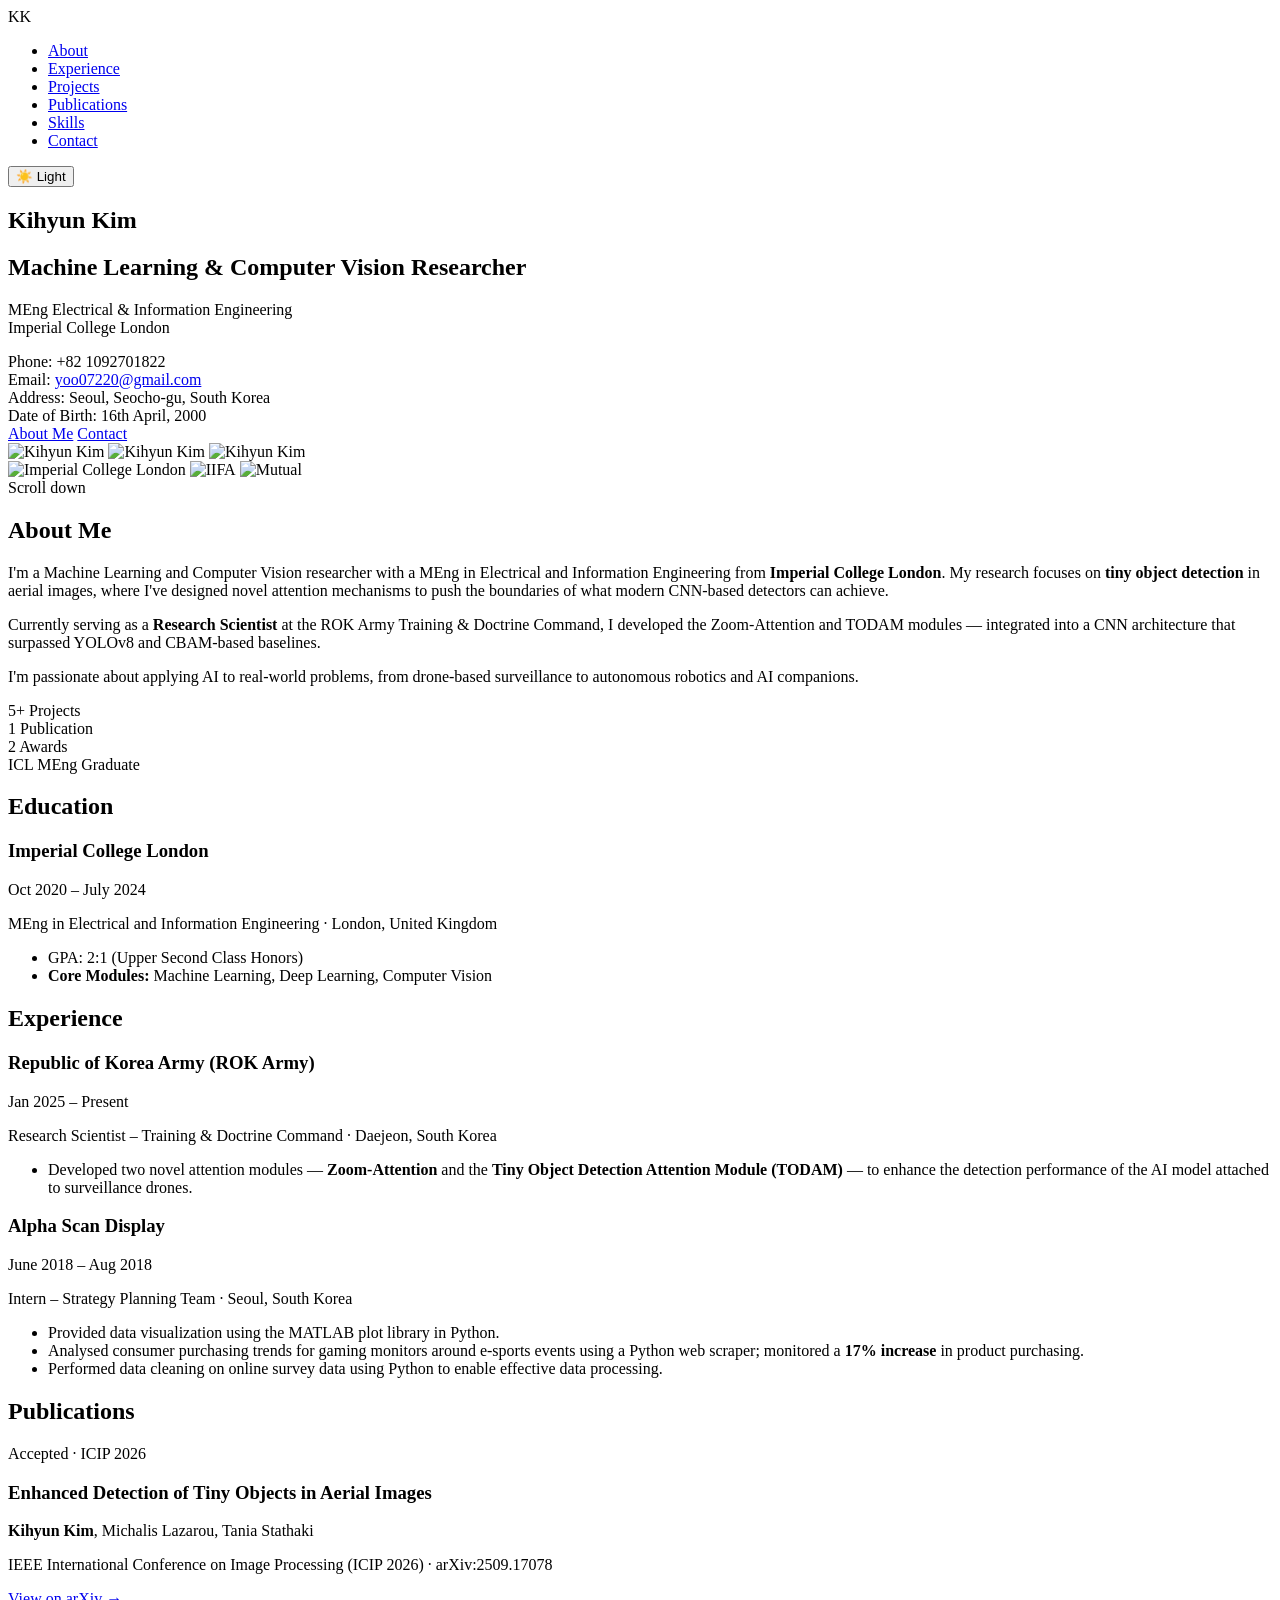
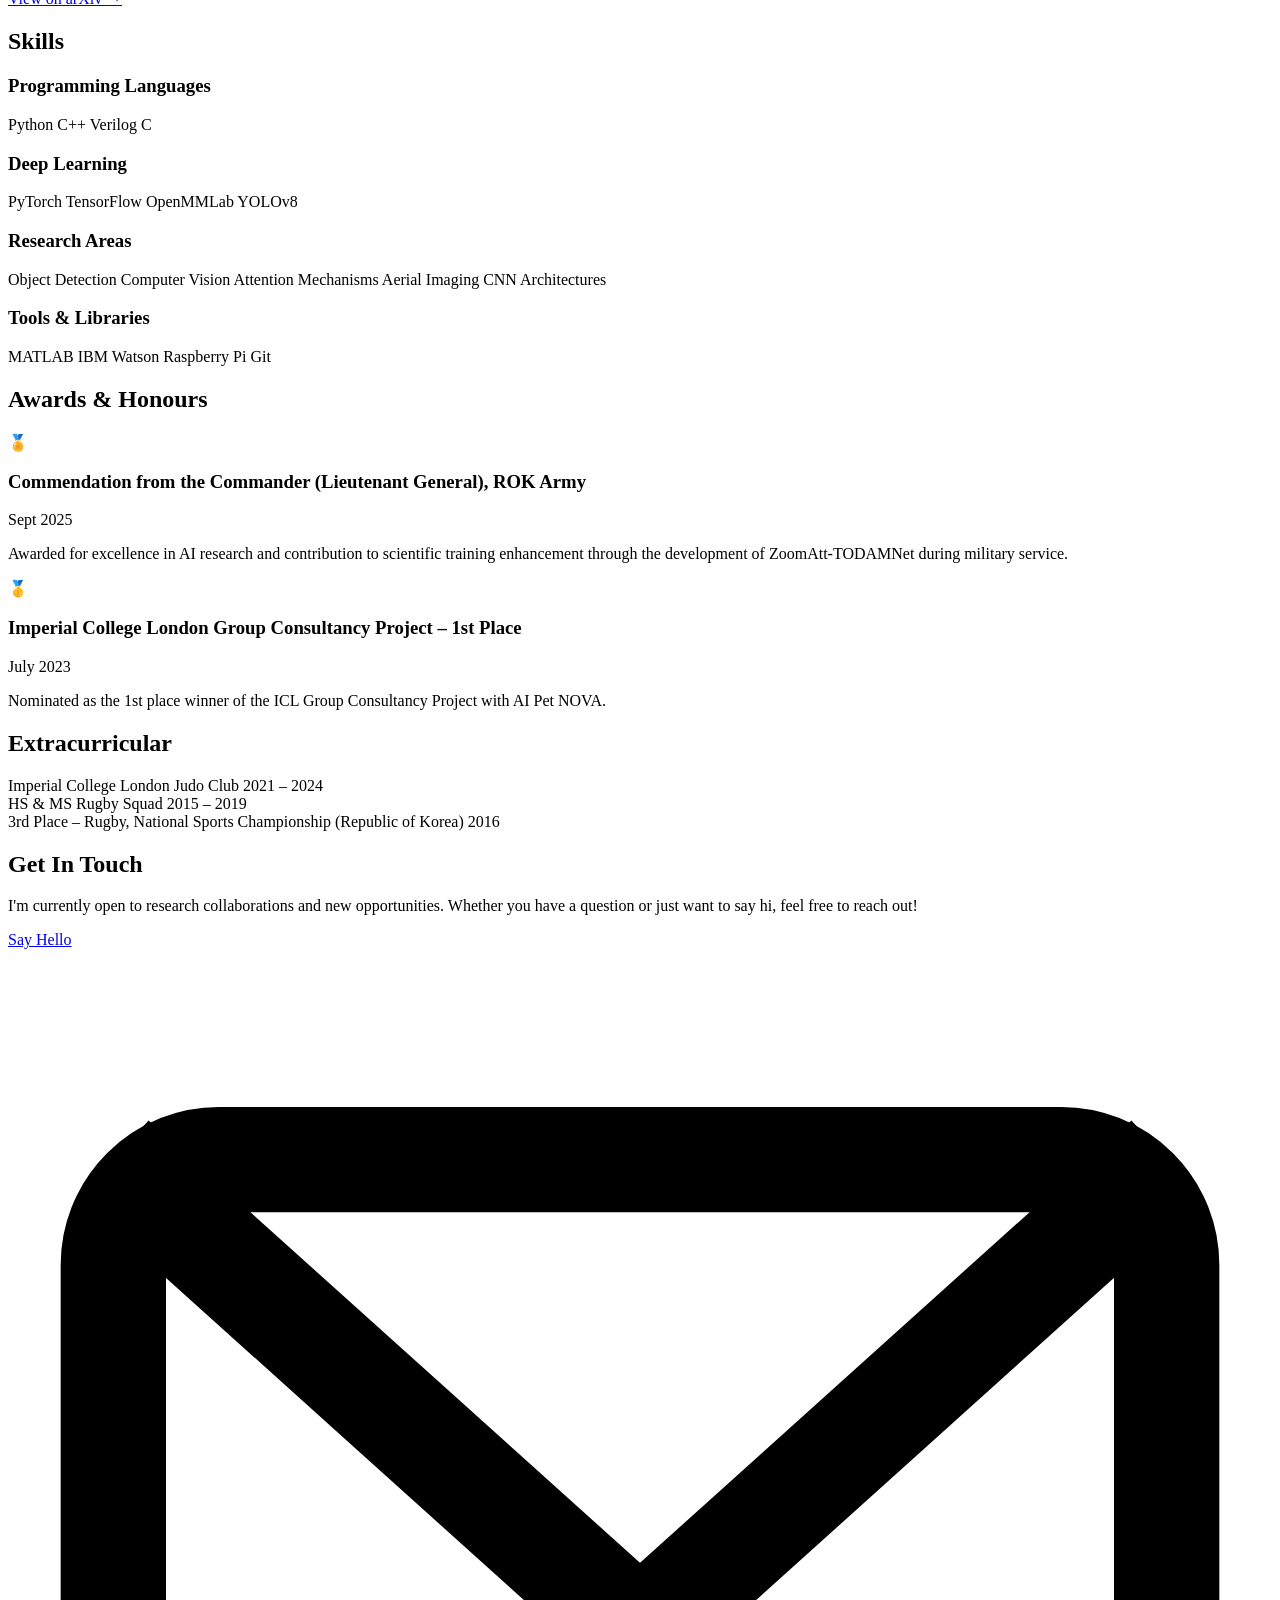
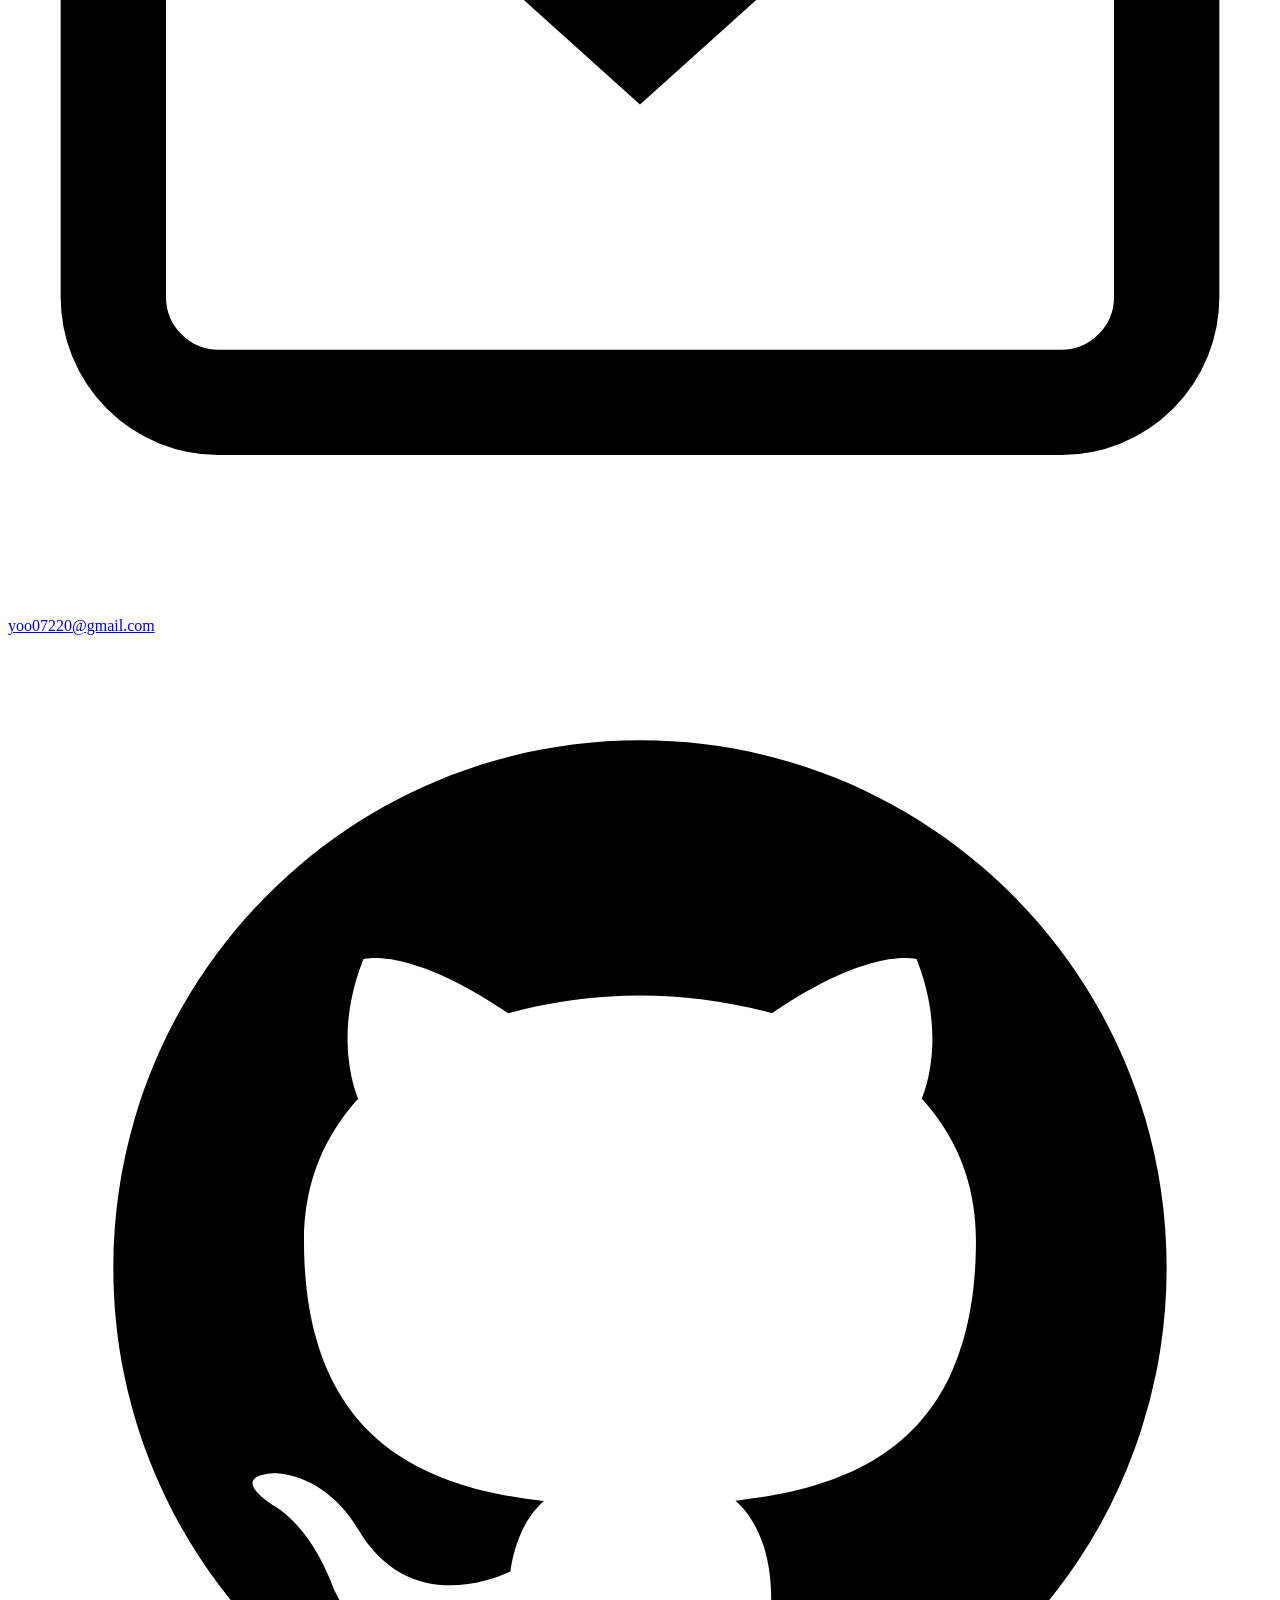
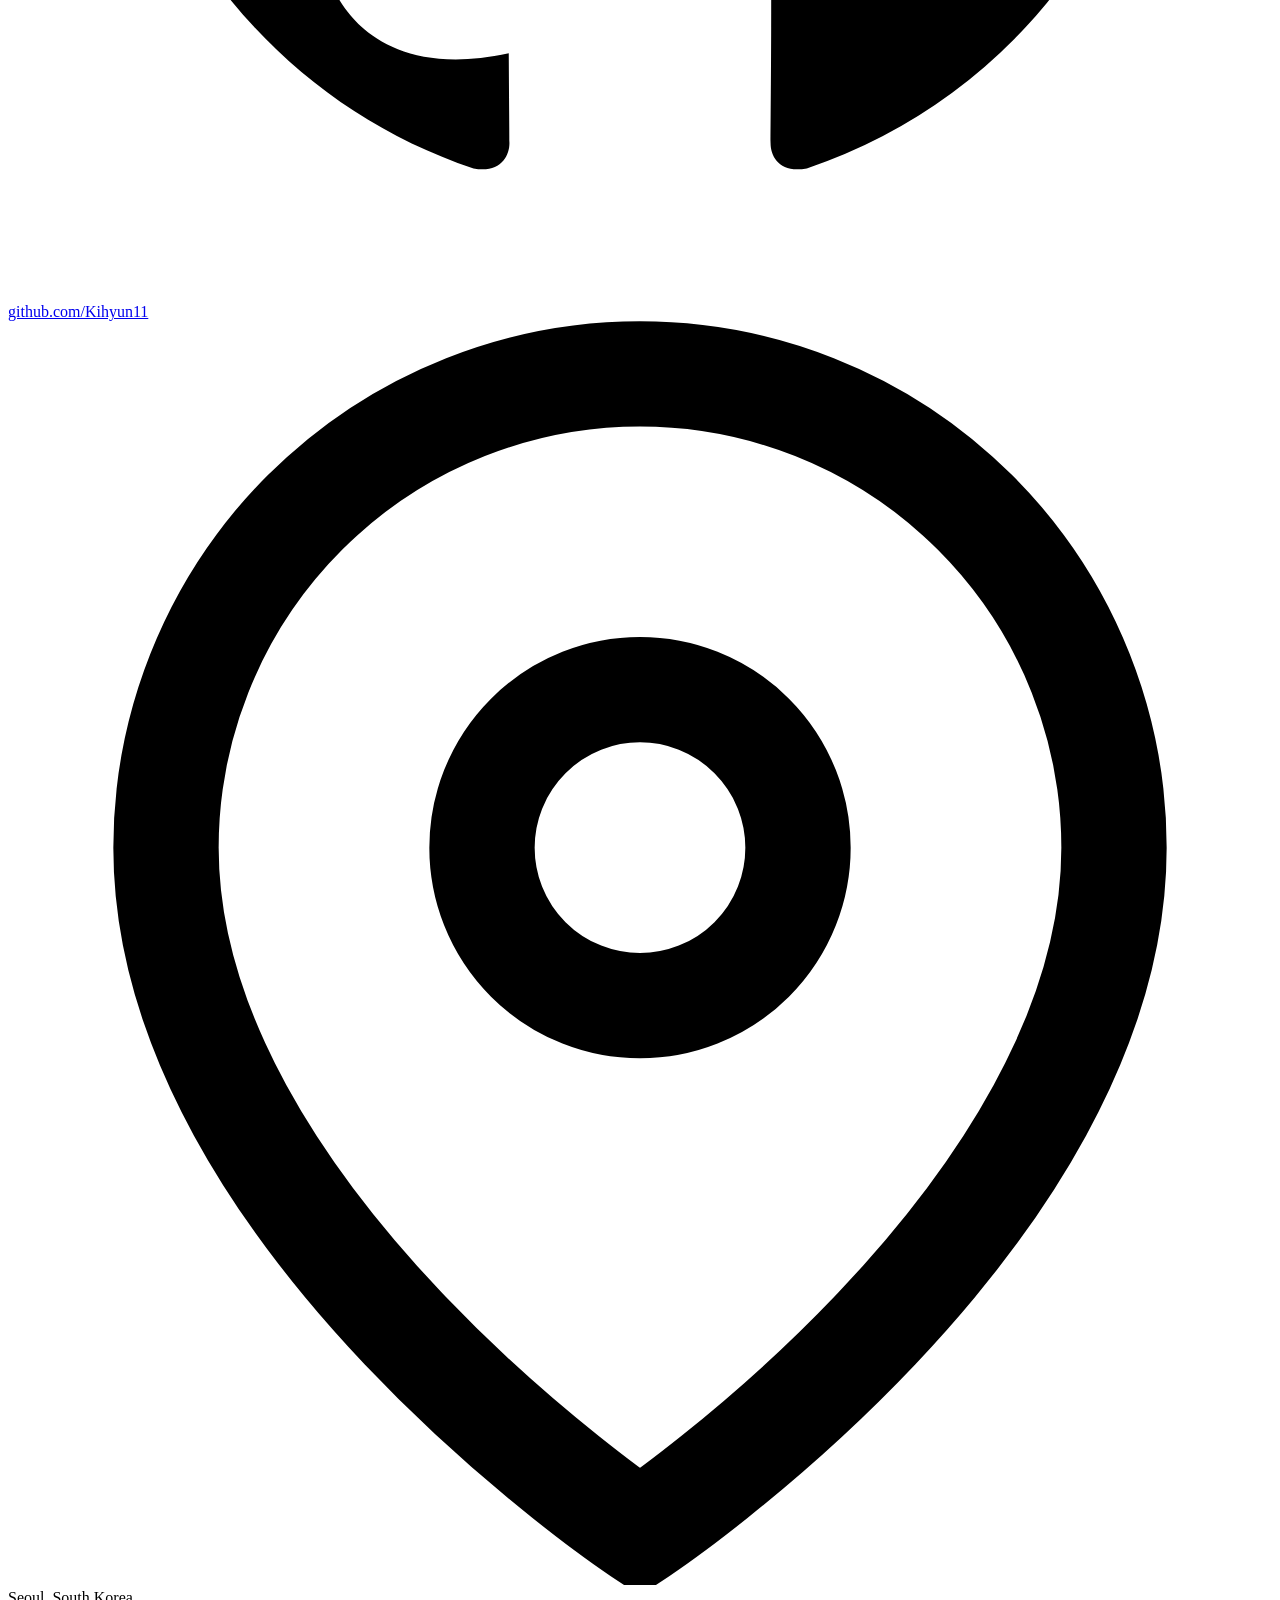
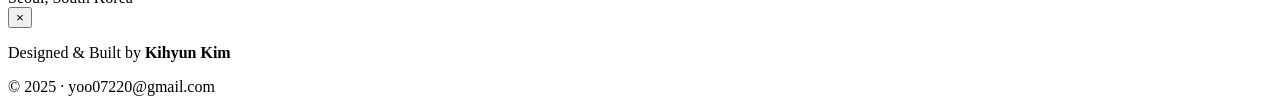
==== index.html @ 90ca1138 "Update publication status: ICASSP removed, accepted to ICIP 2026 - Remove ICASSP 2026 review mention" ====
<!DOCTYPE html>
<html lang="en">
<head>
  <meta charset="UTF-8" />
  <meta name="viewport" content="width=device-width, initial-scale=1.0" />
  <title>Kihyun Kim – Portfolio</title>
  <link rel="stylesheet" href="style.css" />
  <link rel="preconnect" href="https://fonts.googleapis.com" />
  <link href="https://fonts.googleapis.com/css2?family=Inter:wght@300;400;500;600;700&family=JetBrains+Mono:wght@400;500&display=swap" rel="stylesheet" />
</head>
<body>

  <!-- Navigation -->
  <nav id="navbar">
    <div class="nav-inner">
      <span class="nav-logo">KK</span>
      <ul class="nav-links">
        <li><a href="#about">About</a></li>
        <li><a href="#experience">Experience</a></li>
        <li><a href="projects.html">Projects</a></li>
        <li><a href="#publications">Publications</a></li>
        <li><a href="#skills">Skills</a></li>
        <li><a href="#contact">Contact</a></li>
      </ul>
      <button id="theme-toggle" aria-label="Toggle theme">
        <span id="theme-icon">☀️</span>
        <span id="theme-label">Light</span>
      </button>
    </div>
  </nav>

  <!-- Hero -->
  <section id="hero">
    <div class="hero-layout">
      <div class="hero-content">
        <h1 class="hero-name">Kihyun Kim</h1>
        <h2 class="hero-title">Machine Learning &amp; Computer Vision Researcher</h2>
        <p class="hero-role">MEng Electrical &amp; Information Engineering<br/>Imperial College London</p>
        <div class="hero-details">
          <div class="hero-detail-item">
            <span class="detail-label">Phone:</span>
            <span class="detail-value">+82 1092701822</span>
          </div>
          <div class="hero-detail-item">
            <span class="detail-label">Email:</span>
            <a href="mailto:yoo07220@gmail.com" class="detail-value detail-link">yoo07220@gmail.com</a>
          </div>
          <div class="hero-detail-item">
            <span class="detail-label">Address:</span>
            <span class="detail-value">Seoul, Seocho-gu, South Korea</span>
          </div>
          <div class="hero-detail-item">
            <span class="detail-label">Date of Birth:</span>
            <span class="detail-value">16th April, 2000</span>
          </div>
        </div>
        <div class="hero-links">
          <a href="#about" class="btn btn-primary">About Me</a>
          <a href="#contact" class="btn btn-outline">Contact</a>
        </div>
      </div>
      <div class="hero-image">
        <div class="photo-triangle">
          <div class="photo-row photo-top">
            <img src="figure/Kihyun%20Kim.jpg" alt="Kihyun Kim" class="profile-circle" />
            <img src="figure/kihyun_2.jpg" alt="Kihyun Kim" class="profile-circle" />
            <img src="figure/kihyun_3.jpg" alt="Kihyun Kim" class="profile-circle" />
          </div>
        </div>
        <div class="institution-logos">
          <img src="figure/logo/Imperial_College_London_new_logo.png" alt="Imperial College London" class="inst-logo inst-logo-imperial" />
          <img src="figure/logo/IIFA_logo.png" alt="IIFA" class="inst-logo inst-logo-imperial" />
          <img src="figure/logo/mutual_logo.png" alt="Mutual" class="inst-logo mutual-logo" id="mutual-logo" />
        </div>
      </div>
    </div>
    <div class="hero-scroll">
      <span>Scroll down</span>
      <div class="scroll-arrow"></div>
    </div>
  </section>

  <!-- About -->
  <section id="about" class="section section-alt">
    <div class="container">
      <h2 class="section-title">About Me</h2>
      <div class="about-grid">
        <div class="about-text">
          <p>I'm a Machine Learning and Computer Vision researcher with a MEng in Electrical and Information Engineering from <strong>Imperial College London</strong>. My research focuses on <strong>tiny object detection</strong> in aerial images, where I've designed novel attention mechanisms to push the boundaries of what modern CNN-based detectors can achieve.</p>
          <p>Currently serving as a <strong>Research Scientist</strong> at the ROK Army Training &amp; Doctrine Command, I developed the Zoom-Attention and TODAM modules — integrated into a CNN architecture that surpassed YOLOv8 and CBAM-based baselines.</p>
          <p>I'm passionate about applying AI to real-world problems, from drone-based surveillance to autonomous robotics and AI companions.</p>
        </div>
        <div class="about-stats">
          <div class="stat-card">
            <span class="stat-number">5+</span>
            <span class="stat-label">Projects</span>
          </div>
          <div class="stat-card">
            <span class="stat-number">1</span>
            <span class="stat-label">Publication</span>
          </div>
          <div class="stat-card">
            <span class="stat-number">2</span>
            <span class="stat-label">Awards</span>
          </div>
          <div class="stat-card">
            <span class="stat-number">ICL</span>
            <span class="stat-label">MEng Graduate</span>
          </div>
        </div>
      </div>
    </div>
  </section>

  <!-- Education -->
  <section id="education" class="section">
    <div class="container">
      <h2 class="section-title">Education</h2>
      <div class="timeline">
        <div class="timeline-item">
          <div class="timeline-dot"></div>
          <div class="timeline-content">
            <div class="timeline-header">
              <h3>Imperial College London</h3>
              <span class="timeline-date">Oct 2020 – July 2024</span>
            </div>
            <p class="timeline-subtitle">MEng in Electrical and Information Engineering · London, United Kingdom</p>
            <ul>
              <li>GPA: 2:1 (Upper Second Class Honors)</li>
              <li><strong>Core Modules:</strong> Machine Learning, Deep Learning, Computer Vision</li>
            </ul>
          </div>
        </div>
      </div>
    </div>
  </section>

  <!-- Experience -->
  <section id="experience" class="section section-alt">
    <div class="container">
      <h2 class="section-title">Experience</h2>
      <div class="timeline">

        <div class="timeline-item">
          <div class="timeline-dot"></div>
          <div class="timeline-content">
            <div class="timeline-header">
              <h3>Republic of Korea Army (ROK Army)</h3>
              <span class="timeline-date">Jan 2025 – Present</span>
            </div>
            <p class="timeline-subtitle">Research Scientist – Training &amp; Doctrine Command · Daejeon, South Korea</p>
            <ul>
              <li>Developed two novel attention modules — <strong>Zoom-Attention</strong> and the <strong>Tiny Object Detection Attention Module (TODAM)</strong> — to enhance the detection performance of the AI model attached to surveillance drones.</li>
            </ul>
          </div>
        </div>

        <div class="timeline-item">
          <div class="timeline-dot"></div>
          <div class="timeline-content">
            <div class="timeline-header">
              <h3>Alpha Scan Display</h3>
              <span class="timeline-date">June 2018 – Aug 2018</span>
            </div>
            <p class="timeline-subtitle">Intern – Strategy Planning Team · Seoul, South Korea</p>
            <ul>
              <li>Provided data visualization using the MATLAB plot library in Python.</li>
              <li>Analysed consumer purchasing trends for gaming monitors around e-sports events using a Python web scraper; monitored a <strong>17% increase</strong> in product purchasing.</li>
              <li>Performed data cleaning on online survey data using Python to enable effective data processing.</li>
            </ul>
          </div>
        </div>

      </div>
    </div>
  </section>

  <!-- Publications -->
  <section id="publications" class="section">
    <div class="container">
      <h2 class="section-title">Publications</h2>
      <div class="pub-list">
        <div class="pub-card">
          <div class="pub-badge">Accepted · ICIP 2026</div>
          <h3 class="pub-title">Enhanced Detection of Tiny Objects in Aerial Images</h3>
          <p class="pub-authors"><strong>Kihyun Kim</strong>, Michalis Lazarou, Tania Stathaki</p>
          <p class="pub-venue">IEEE International Conference on Image Processing (ICIP 2026) · arXiv:2509.17078</p>
          <a href="https://arxiv.org/abs/2509.17078" target="_blank" rel="noopener" class="pub-link">View on arXiv →</a>
        </div>
      </div>
    </div>
  </section>

  <!-- Skills -->
  <section id="skills" class="section section-alt">
    <div class="container">
      <h2 class="section-title">Skills</h2>
      <div class="skills-grid">
        <div class="skills-group">
          <h3>Programming Languages</h3>
          <div class="skill-tags">
            <span>Python</span>
            <span>C++</span>
            <span>Verilog</span>
            <span>C</span>
          </div>
        </div>
        <div class="skills-group">
          <h3>Deep Learning</h3>
          <div class="skill-tags">
            <span>PyTorch</span>
            <span>TensorFlow</span>
            <span>OpenMMLab</span>
            <span>YOLOv8</span>
          </div>
        </div>
        <div class="skills-group">
          <h3>Research Areas</h3>
          <div class="skill-tags">
            <span>Object Detection</span>
            <span>Computer Vision</span>
            <span>Attention Mechanisms</span>
            <span>Aerial Imaging</span>
            <span>CNN Architectures</span>
          </div>
        </div>
        <div class="skills-group">
          <h3>Tools &amp; Libraries</h3>
          <div class="skill-tags">
            <span>MATLAB</span>
            <span>IBM Watson</span>
            <span>Raspberry Pi</span>
            <span>Git</span>
          </div>
        </div>
      </div>
    </div>
  </section>

  <!-- Awards -->
  <section id="awards" class="section">
    <div class="container">
      <h2 class="section-title">Awards &amp; Honours</h2>
      <div class="awards-list">
        <div class="award-card">
          <div class="award-icon">🏅</div>
          <div class="award-body">
            <div class="award-header">
              <h3>Commendation from the Commander (Lieutenant General), ROK Army</h3>
              <span class="award-date">Sept 2025</span>
            </div>
            <p>Awarded for excellence in AI research and contribution to scientific training enhancement through the development of ZoomAtt-TODAMNet during military service.</p>
          </div>
        </div>
        <div class="award-card">
          <div class="award-icon">🥇</div>
          <div class="award-body">
            <div class="award-header">
              <h3>Imperial College London Group Consultancy Project – 1st Place</h3>
              <span class="award-date">July 2023</span>
            </div>
            <p>Nominated as the 1st place winner of the ICL Group Consultancy Project with AI Pet NOVA.</p>
          </div>
        </div>
      </div>
    </div>
  </section>

  <!-- Extracurricular -->
  <section id="extra" class="section section-alt">
    <div class="container">
      <h2 class="section-title">Extracurricular</h2>
      <div class="extra-list">
        <div class="extra-item">
          <span class="extra-name">Imperial College London Judo Club</span>
          <span class="extra-date">2021 – 2024</span>
        </div>
        <div class="extra-item">
          <span class="extra-name">HS &amp; MS Rugby Squad</span>
          <span class="extra-date">2015 – 2019</span>
        </div>
        <div class="extra-item">
          <span class="extra-name">3rd Place – Rugby, National Sports Championship (Republic of Korea)</span>
          <span class="extra-date">2016</span>
        </div>
      </div>
    </div>
  </section>

  <!-- Contact -->
  <section id="contact" class="section">
    <div class="container contact-container">
      <h2 class="section-title">Get In Touch</h2>
      <p class="contact-desc">I'm currently open to research collaborations and new opportunities. Whether you have a question or just want to say hi, feel free to reach out!</p>
      <a href="mailto:yoo07220@gmail.com" class="btn btn-primary btn-large">Say Hello</a>
      <div class="contact-details">
        <div class="contact-item">
          <svg viewBox="0 0 24 24" fill="none" stroke="currentColor" stroke-width="2"><rect x="2" y="4" width="20" height="16" rx="2"/><polyline points="2,4 12,13 22,4"/></svg>
          <a href="mailto:yoo07220@gmail.com">yoo07220@gmail.com</a>
        </div>
        <div class="contact-item">
          <svg viewBox="0 0 24 24" fill="currentColor"><path d="M12 2C6.477 2 2 6.484 2 12.017c0 4.425 2.865 8.18 6.839 9.504.5.092.682-.217.682-.483 0-.237-.008-.868-.013-1.703-2.782.605-3.369-1.343-3.369-1.343-.454-1.158-1.11-1.466-1.11-1.466-.908-.62.069-.608.069-.608 1.003.07 1.531 1.032 1.531 1.032.892 1.53 2.341 1.088 2.91.832.092-.647.35-1.088.636-1.338-2.22-.253-4.555-1.113-4.555-4.951 0-1.093.39-1.988 1.029-2.688-.103-.253-.446-1.272.098-2.65 0 0 .84-.27 2.75 1.026A9.564 9.564 0 0112 6.844c.85.004 1.705.115 2.504.337 1.909-1.296 2.747-1.027 2.747-1.027.546 1.379.202 2.398.1 2.651.64.7 1.028 1.595 1.028 2.688 0 3.848-2.339 4.695-4.566 4.943.359.309.678.92.678 1.855 0 1.338-.012 2.419-.012 2.747 0 .268.18.58.688.482A10.019 10.019 0 0022 12.017C22 6.484 17.522 2 12 2z"/></svg>
          <a href="https://github.com/Kihyun11" target="_blank" rel="noopener">github.com/Kihyun11</a>
        </div>
        <div class="contact-item">
          <svg viewBox="0 0 24 24" fill="none" stroke="currentColor" stroke-width="2"><path d="M21 10c0 7-9 13-9 13s-9-6-9-13a9 9 0 0118 0z"/><circle cx="12" cy="10" r="3"/></svg>
          <span>Seoul, South Korea</span>
        </div>
      </div>
    </div>
  </section>

  <!-- Lightbox -->
  <div id="lightbox">
    <button id="lightbox-close" aria-label="Close">&times;</button>
    <img id="lightbox-img" src="" alt="" />
    <span id="lightbox-caption"></span>
  </div>

  <!-- Footer -->
  <footer>
    <p>Designed &amp; Built by <strong>Kihyun Kim</strong></p>
    <p class="footer-sub">© 2025 · yoo07220@gmail.com</p>
  </footer>

  <script>
    // Theme toggle
    const themeToggle = document.getElementById('theme-toggle');
    const themeIcon = document.getElementById('theme-icon');
    const themeLabel = document.getElementById('theme-label');

    const mutualLogo = document.getElementById('mutual-logo');
    const applyTheme = (isLight) => {
      document.body.classList.toggle('light-mode', isLight);
      themeIcon.textContent = isLight ? '🌙' : '☀️';
      themeLabel.textContent = isLight ? 'Dark' : 'Light';
      if (mutualLogo) mutualLogo.src = isLight
        ? 'figure/logo/mutual_logo_invert.jpg'
        : 'figure/logo/mutual_logo.png';
    };

    const savedTheme = localStorage.getItem('theme');
    applyTheme(savedTheme === 'light');

    themeToggle.addEventListener('click', () => {
      const isLight = !document.body.classList.contains('light-mode');
      applyTheme(isLight);
      localStorage.setItem('theme', isLight ? 'light' : 'dark');
    });

    // Navbar scroll effect
    const navbar = document.getElementById('navbar');
    window.addEventListener('scroll', () => {
      navbar.classList.toggle('scrolled', window.scrollY > 50);
    });

    // Smooth scroll for nav links
    document.querySelectorAll('a[href^="#"]').forEach(anchor => {
      anchor.addEventListener('click', e => {
        e.preventDefault();
        const target = document.querySelector(anchor.getAttribute('href'));
        if (target) target.scrollIntoView({ behavior: 'smooth', block: 'start' });
      });
    });

    // Intersection observer for fade-in animations
    const observer = new IntersectionObserver(entries => {
      entries.forEach(entry => {
        if (entry.isIntersecting) {
          entry.target.classList.add('visible');
        }
      });
    }, { threshold: 0.1 });

    document.querySelectorAll('.timeline-item, .project-card, .pub-card, .award-card, .skills-group').forEach(el => {
      observer.observe(el);
    });

    // Lightbox
    const lightbox = document.getElementById('lightbox');
    const lightboxImg = document.getElementById('lightbox-img');
    const lightboxCaption = document.getElementById('lightbox-caption');

    document.querySelectorAll('.project-figures img').forEach(img => {
      img.addEventListener('click', () => {
        lightboxImg.src = img.src;
        lightboxImg.alt = img.alt;
        lightboxCaption.textContent = img.closest('figure')?.querySelector('figcaption')?.textContent || '';
        lightbox.classList.add('active');
        document.body.style.overflow = 'hidden';
      });
    });

    const closeLightbox = () => {
      lightbox.classList.remove('active');
      document.body.style.overflow = '';
    };

    document.getElementById('lightbox-close').addEventListener('click', closeLightbox);
    lightbox.addEventListener('click', e => { if (e.target === lightbox) closeLightbox(); });
    document.addEventListener('keydown', e => { if (e.key === 'Escape') closeLightbox(); });
  </script>

</body>
</html>
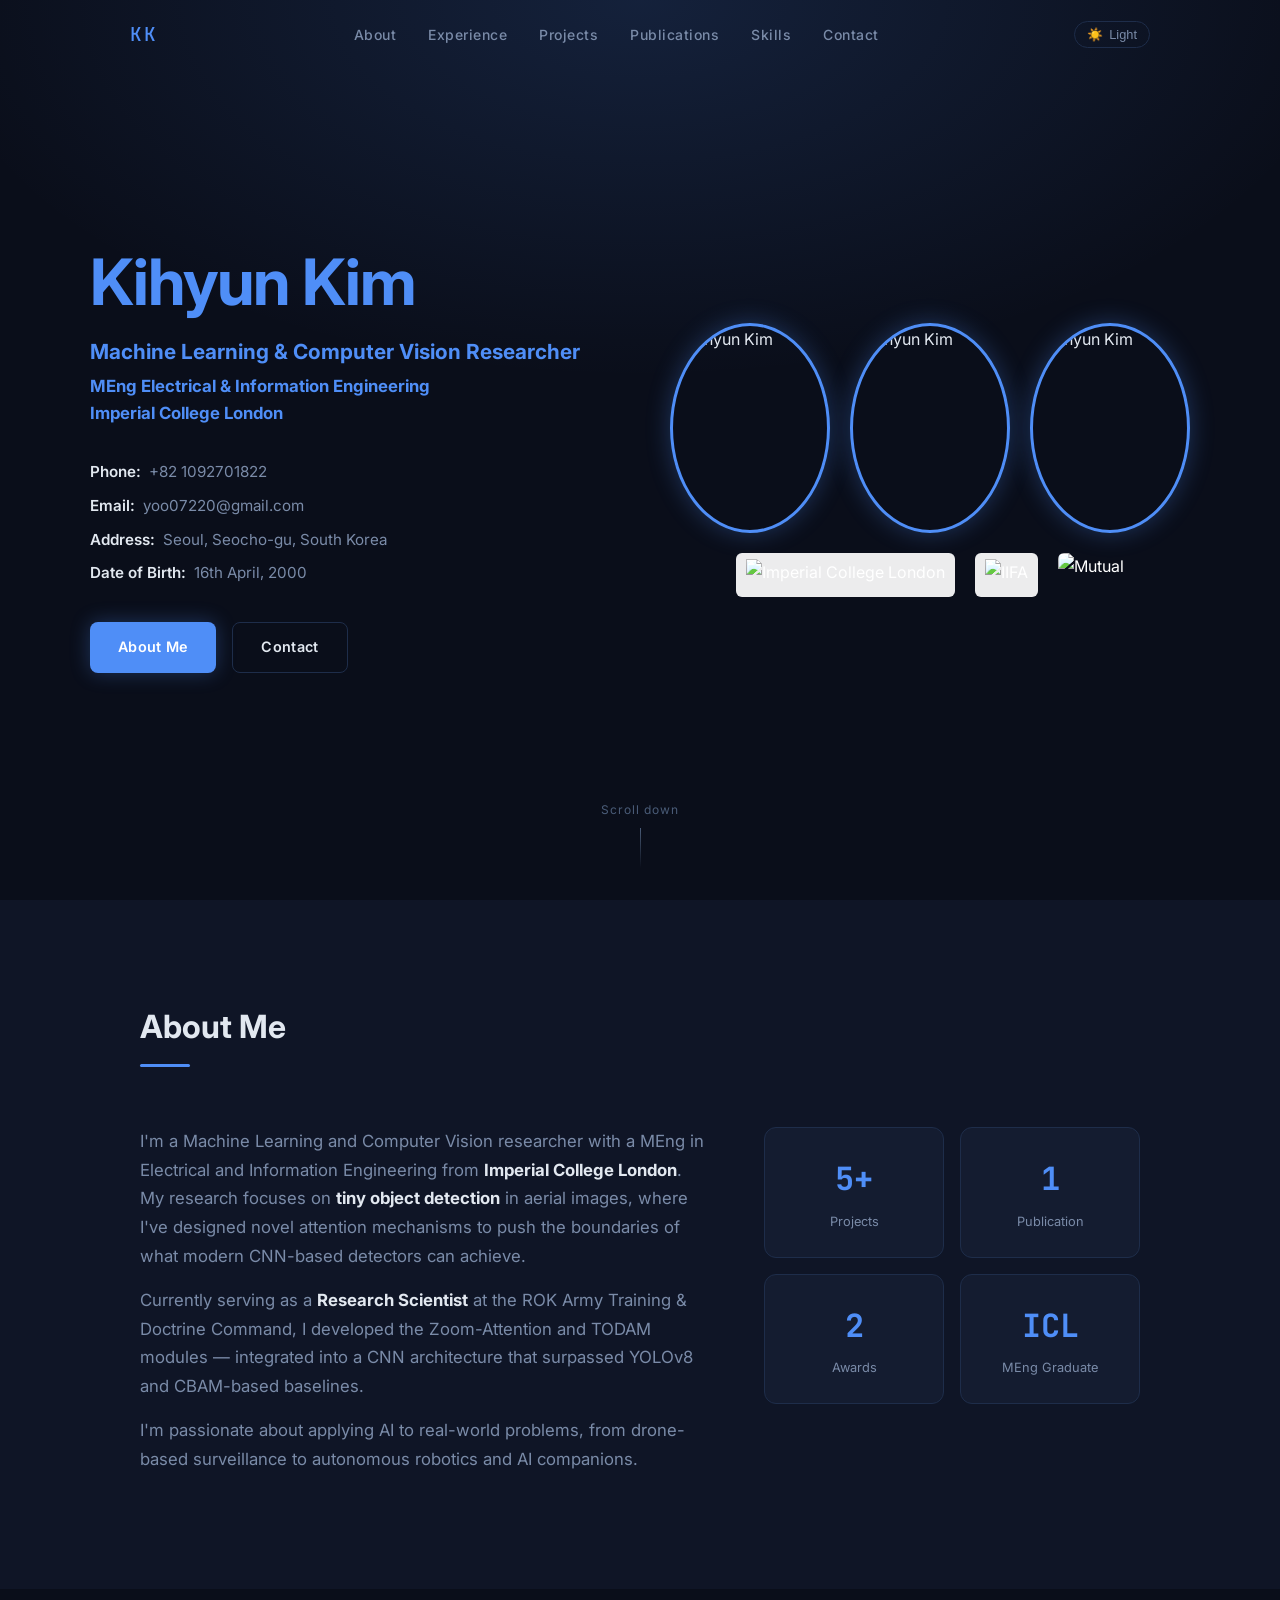
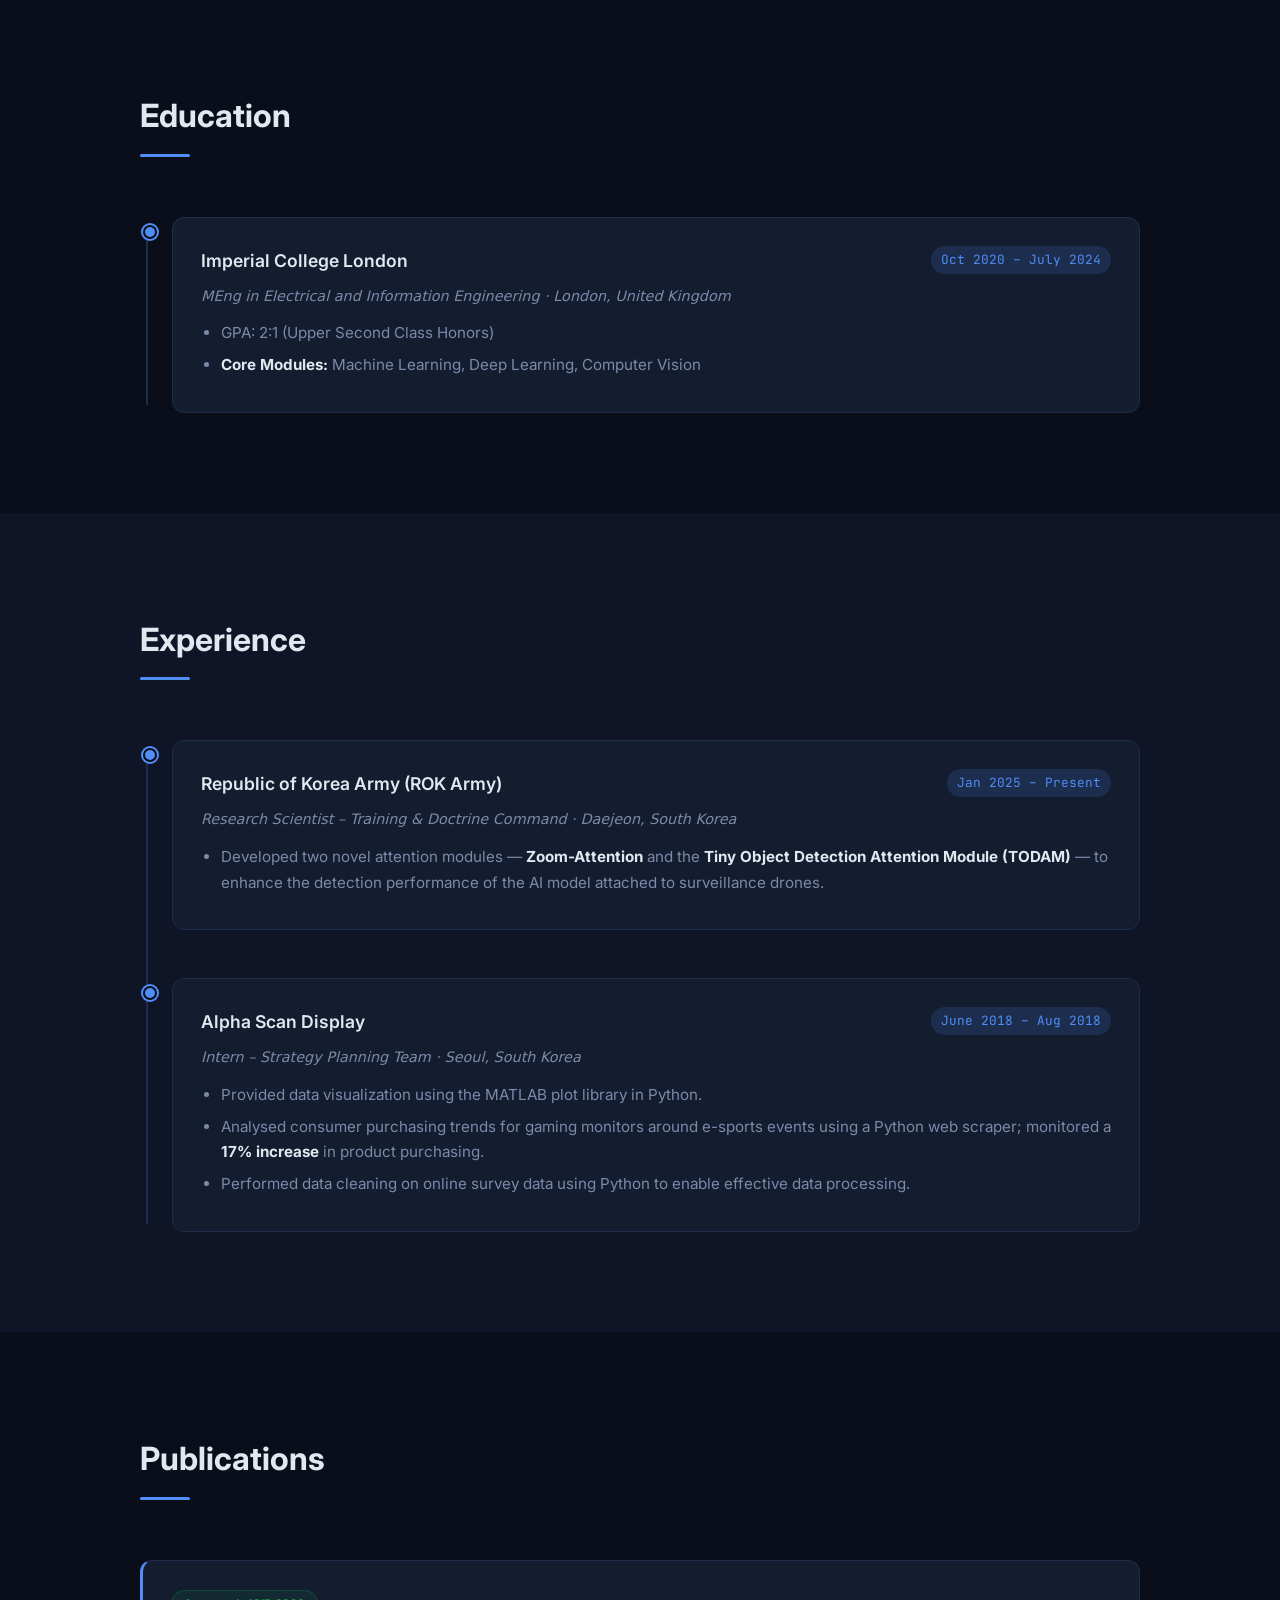
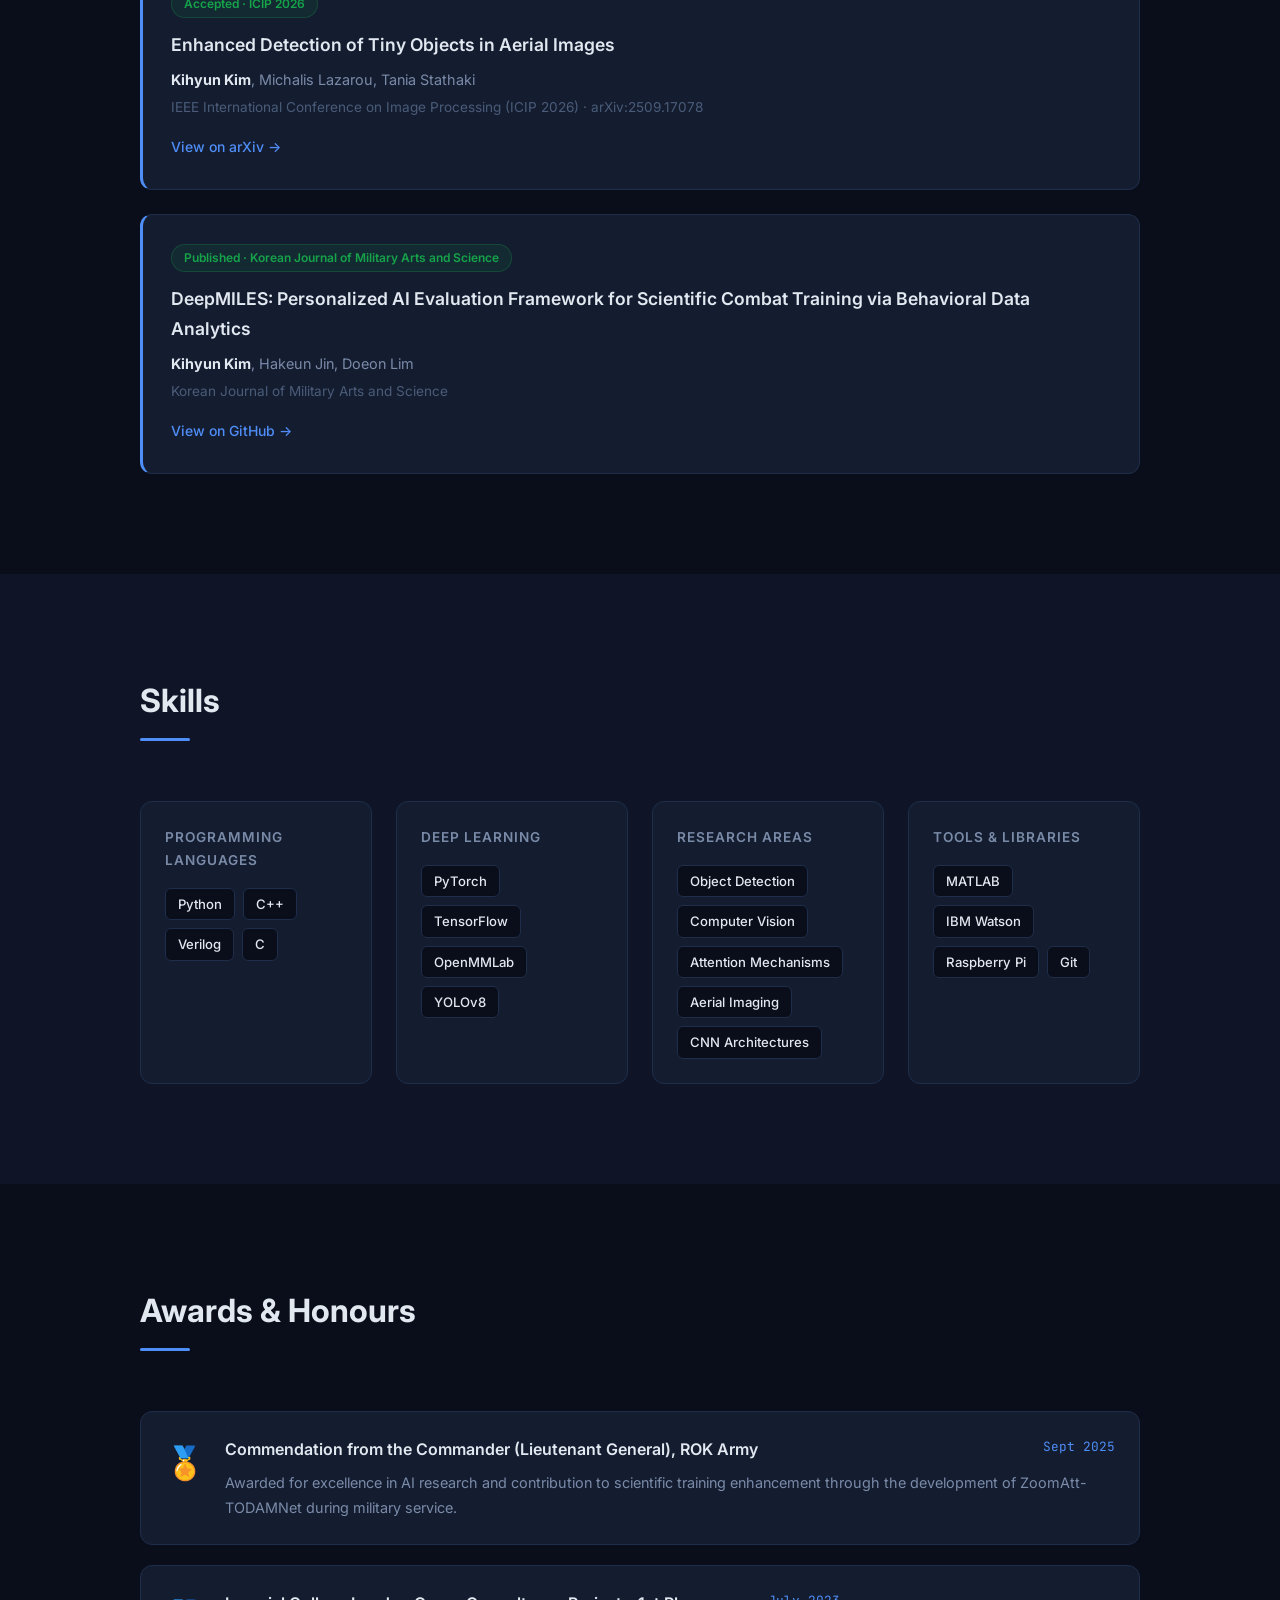
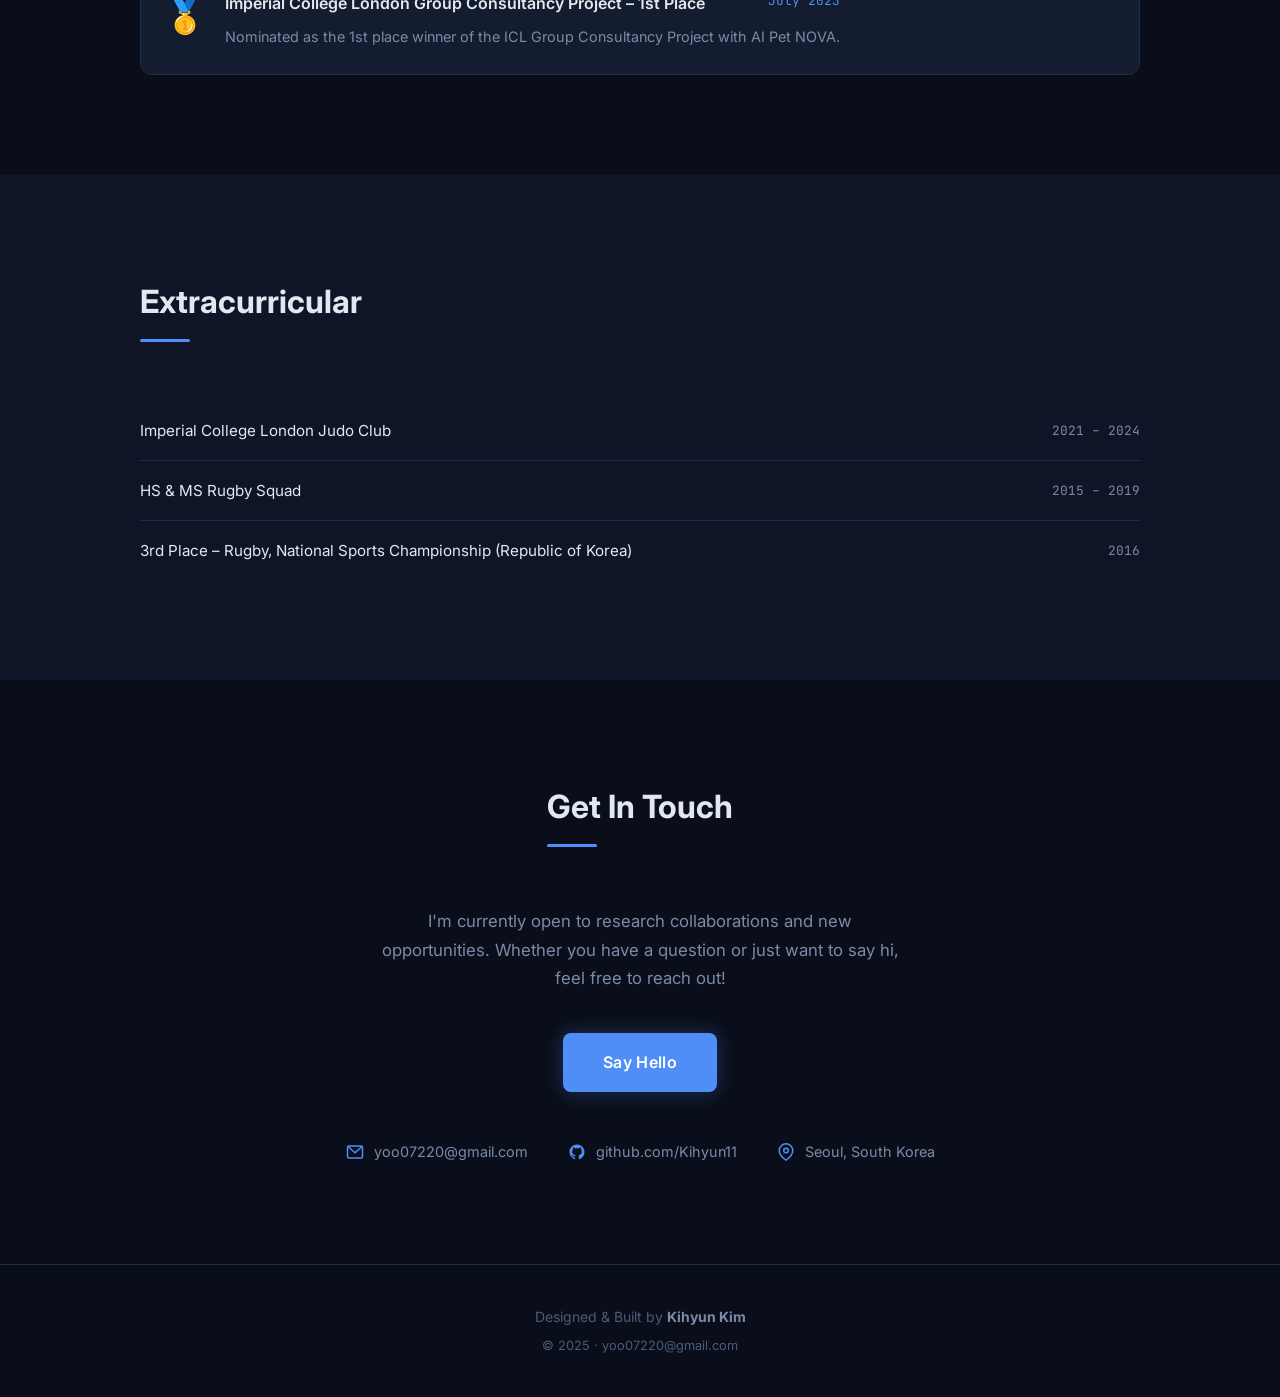
==== commit 841241c4: "Update publications: green badge, add DeepMILES journal paper - Change pub-badge color from amber to" ====
--- a/index.html
+++ b/index.html
@@ -187,6 +187,13 @@
           <p class="pub-venue">IEEE International Conference on Image Processing (ICIP 2026) · arXiv:2509.17078</p>
           <a href="https://arxiv.org/abs/2509.17078" target="_blank" rel="noopener" class="pub-link">View on arXiv →</a>
         </div>
+        <div class="pub-card">
+          <div class="pub-badge">Published · Korean Journal of Military Arts and Science</div>
+          <h3 class="pub-title">DeepMILES: Personalized AI Evaluation Framework for Scientific Combat Training via Behavioral Data Analytics</h3>
+          <p class="pub-authors"><strong>Kihyun Kim</strong>, Hakeun Jin, Doeon Lim</p>
+          <p class="pub-venue">Korean Journal of Military Arts and Science</p>
+          <a href="https://github.com/Kihyun11/DeepMILES" target="_blank" rel="noopener" class="pub-link">View on GitHub →</a>
+        </div>
       </div>
     </div>
   </section>
--- a/style.css
+++ b/style.css
@@ -0,0 +1,1025 @@
+/* =============================================
+   RESET & BASE
+   ============================================= */
+*, *::before, *::after {
+  box-sizing: border-box;
+  margin: 0;
+  padding: 0;
+}
+
+:root {
+  --bg: #0a0e1a;
+  --bg-alt: #0f1526;
+  --surface: #141c30;
+  --surface-hover: #1a2440;
+  --border: #1e2d4a;
+  --accent: #4f8ef7;
+  --accent-dim: rgba(79, 142, 247, 0.15);
+  --accent-glow: rgba(79, 142, 247, 0.3);
+  --text: #e2e8f0;
+  --text-muted: #7a8ba8;
+  --text-dim: #4a5c78;
+  --green: #22d3a0;
+  --font: 'Inter', system-ui, sans-serif;
+  --mono: 'JetBrains Mono', monospace;
+  --radius: 12px;
+  --shadow: 0 4px 24px rgba(0,0,0,0.4);
+  --transition: 0.25s ease;
+}
+
+body.light-mode {
+  --bg: #f5f7fa;
+  --bg-alt: #eef1f6;
+  --surface: #ffffff;
+  --surface-hover: #e8edf5;
+  --border: #d0d8e8;
+  --accent: #2563eb;
+  --accent-dim: rgba(37, 99, 235, 0.08);
+  --accent-glow: rgba(37, 99, 235, 0.2);
+  --text: #1a202c;
+  --text-muted: #4a5568;
+  --text-dim: #94a3b8;
+  --green: #059669;
+  --shadow: 0 4px 24px rgba(0,0,0,0.1);
+}
+
+html {
+  scroll-behavior: smooth;
+  scroll-padding-top: 70px;
+}
+
+body {
+  background-color: var(--bg);
+  color: var(--text);
+  font-family: var(--font);
+  font-size: 16px;
+  line-height: 1.7;
+  -webkit-font-smoothing: antialiased;
+  transition: background-color 0.3s ease, color 0.3s ease;
+}
+
+a {
+  color: var(--accent);
+  text-decoration: none;
+  transition: color var(--transition);
+}
+a:hover { color: var(--accent); filter: brightness(1.2); }
+
+/* =============================================
+   NAVBAR
+   ============================================= */
+#navbar {
+  position: fixed;
+  top: 0;
+  left: 0;
+  right: 0;
+  z-index: 1000;
+  padding: 18px 0;
+  transition: all var(--transition);
+}
+
+#navbar.scrolled {
+  background: rgba(10, 14, 26, 0.92);
+  backdrop-filter: blur(12px);
+  -webkit-backdrop-filter: blur(12px);
+  border-bottom: 1px solid var(--border);
+  padding: 12px 0;
+  box-shadow: 0 2px 20px rgba(0,0,0,0.3);
+}
+
+body.light-mode #navbar.scrolled {
+  background: rgba(245, 247, 250, 0.92);
+}
+
+/* Theme toggle button */
+#theme-toggle {
+  background: none;
+  border: 1px solid var(--border);
+  color: var(--text-muted);
+  border-radius: 20px;
+  padding: 5px 12px;
+  font-size: 0.8rem;
+  cursor: pointer;
+  display: flex;
+  align-items: center;
+  gap: 6px;
+  transition: all var(--transition);
+  white-space: nowrap;
+}
+#theme-toggle:hover {
+  border-color: var(--accent);
+  color: var(--accent);
+}
+
+.nav-inner {
+  max-width: 1100px;
+  margin: 0 auto;
+  padding: 0 40px;
+  display: flex;
+  align-items: center;
+  justify-content: space-between;
+}
+
+.nav-logo {
+  font-family: var(--mono);
+  font-size: 1.2rem;
+  font-weight: 500;
+  color: var(--accent);
+  letter-spacing: 2px;
+}
+
+.nav-links {
+  list-style: none;
+  display: flex;
+  gap: 32px;
+}
+
+.nav-links a {
+  font-size: 0.875rem;
+  font-weight: 500;
+  color: var(--text-muted);
+  letter-spacing: 0.5px;
+  transition: color var(--transition);
+}
+.nav-links a:hover { color: var(--accent); }
+.nav-links a.nav-active { color: var(--accent); }
+
+/* =============================================
+   HERO
+   ============================================= */
+#hero {
+  min-height: 100vh;
+  display: flex;
+  flex-direction: column;
+  align-items: center;
+  justify-content: center;
+  padding: 100px 60px 80px;
+  position: relative;
+  background: radial-gradient(ellipse 80% 60% at 50% 0%, var(--accent-dim) 0%, transparent 70%);
+}
+
+.hero-layout {
+  display: flex;
+  align-items: center;
+  gap: 80px;
+  max-width: 1100px;
+  width: 100%;
+}
+
+.hero-content {
+  flex: 1;
+}
+
+.hero-image {
+  flex-shrink: 0;
+}
+
+.photo-triangle {
+  display: flex;
+  flex-direction: column;
+  align-items: center;
+  gap: 20px;
+}
+
+.photo-row {
+  display: flex;
+  gap: 20px;
+  justify-content: center;
+}
+
+.profile-circle {
+  width: 160px;
+  height: 210px;
+  border-radius: 50%;
+  object-fit: cover;
+  object-position: center top;
+  border: 3px solid var(--accent);
+  box-shadow: 0 0 24px var(--accent-glow);
+  transition: transform var(--transition), box-shadow var(--transition);
+}
+
+.profile-circle:hover {
+  transform: scale(1.05);
+  box-shadow: 0 0 36px var(--accent-glow);
+}
+
+
+.institution-logos {
+  display: flex;
+  justify-content: center;
+  align-items: center;
+  gap: 20px;
+  margin-top: 20px;
+}
+
+.inst-logo {
+  height: 44px;
+  width: auto;
+  object-fit: contain;
+  filter: brightness(1.15);
+}
+
+.inst-logo-imperial {
+  background: rgba(255, 255, 255, 0.92);
+  padding: 6px 10px;
+  border-radius: 6px;
+}
+
+.mutual-logo {
+  border-radius: 6px;
+}
+
+.hero-name {
+  font-size: clamp(2.8rem, 5vw, 4.5rem);
+  font-weight: 700;
+  letter-spacing: -1px;
+  line-height: 1.1;
+  color: var(--accent);
+  margin-bottom: 16px;
+}
+
+.hero-title {
+  font-size: clamp(1rem, 2vw, 1.3rem);
+  font-weight: 700;
+  color: var(--accent);
+  margin-bottom: 4px;
+}
+
+.hero-role {
+  font-size: 1.05rem;
+  font-weight: 700;
+  color: var(--accent);
+  margin-bottom: 32px;
+  line-height: 1.6;
+}
+
+.hero-details {
+  display: flex;
+  flex-direction: column;
+  gap: 8px;
+  margin-bottom: 36px;
+}
+
+.hero-detail-item {
+  display: flex;
+  gap: 8px;
+  font-size: 0.95rem;
+}
+
+.detail-label {
+  font-weight: 600;
+  color: var(--text);
+  white-space: nowrap;
+}
+
+.detail-value {
+  color: var(--text-muted);
+}
+
+.detail-link {
+  color: var(--text-muted);
+  transition: color var(--transition);
+}
+.detail-link:hover { color: var(--accent); }
+
+.hero-links {
+  display: flex;
+  gap: 16px;
+  flex-wrap: wrap;
+}
+
+.btn {
+  display: inline-flex;
+  align-items: center;
+  gap: 8px;
+  padding: 12px 28px;
+  border-radius: 8px;
+  font-size: 0.9rem;
+  font-weight: 600;
+  cursor: pointer;
+  transition: all var(--transition);
+  letter-spacing: 0.3px;
+}
+
+.btn-primary {
+  background: var(--accent);
+  color: #fff;
+  box-shadow: 0 0 20px var(--accent-glow);
+}
+.btn-primary:hover {
+  background: var(--accent);
+  filter: brightness(1.15);
+  color: #fff;
+  box-shadow: 0 0 30px var(--accent-glow);
+  transform: translateY(-2px);
+}
+
+.btn-outline {
+  border: 1.5px solid var(--border);
+  color: var(--text);
+  background: transparent;
+}
+.btn-outline:hover {
+  border-color: var(--accent);
+  color: var(--accent);
+  transform: translateY(-2px);
+}
+
+.btn-large {
+  padding: 16px 40px;
+  font-size: 1rem;
+}
+
+.hero-scroll {
+  position: absolute;
+  bottom: 32px;
+  left: 50%;
+  transform: translateX(-50%);
+  display: flex;
+  flex-direction: column;
+  align-items: center;
+  gap: 8px;
+  color: var(--text-dim);
+  font-size: 0.75rem;
+  letter-spacing: 1px;
+}
+
+.scroll-arrow {
+  width: 1px;
+  height: 40px;
+  background: linear-gradient(to bottom, var(--text-dim), transparent);
+  animation: scrollPulse 2s ease-in-out infinite;
+}
+
+@keyframes scrollPulse {
+  0%, 100% { opacity: 0.3; transform: scaleY(1); }
+  50% { opacity: 1; transform: scaleY(1.2); }
+}
+
+/* =============================================
+   SECTIONS
+   ============================================= */
+.section { padding: 100px 40px; }
+.section-alt { background-color: var(--bg-alt); }
+
+.container {
+  max-width: 1000px;
+  margin: 0 auto;
+}
+
+.section-title {
+  font-size: 2rem;
+  font-weight: 700;
+  margin-bottom: 60px;
+  position: relative;
+  display: inline-block;
+  color: var(--text);
+}
+.section-title::after {
+  content: '';
+  display: block;
+  width: 50px;
+  height: 3px;
+  background: var(--accent);
+  border-radius: 2px;
+  margin-top: 10px;
+}
+
+/* =============================================
+   ABOUT
+   ============================================= */
+.about-grid {
+  display: grid;
+  grid-template-columns: 3fr 2fr;
+  gap: 60px;
+  align-items: start;
+}
+
+.about-text p {
+  color: var(--text-muted);
+  margin-bottom: 16px;
+  font-size: 1.05rem;
+}
+.about-text strong { color: var(--text); }
+
+.about-stats {
+  display: grid;
+  grid-template-columns: 1fr 1fr;
+  gap: 16px;
+}
+
+.stat-card {
+  background: var(--surface);
+  border: 1px solid var(--border);
+  border-radius: var(--radius);
+  padding: 24px 16px;
+  text-align: center;
+  transition: all var(--transition);
+}
+.stat-card:hover {
+  border-color: var(--accent);
+  background: var(--accent-dim);
+  transform: translateY(-3px);
+}
+
+.stat-number {
+  display: block;
+  font-size: 2rem;
+  font-weight: 700;
+  color: var(--accent);
+  font-family: var(--mono);
+}
+.stat-label {
+  display: block;
+  font-size: 0.8rem;
+  color: var(--text-muted);
+  margin-top: 4px;
+}
+
+/* =============================================
+   TIMELINE
+   ============================================= */
+.timeline {
+  position: relative;
+  padding-left: 32px;
+}
+.timeline::before {
+  content: '';
+  position: absolute;
+  left: 6px;
+  top: 8px;
+  bottom: 8px;
+  width: 2px;
+  background: var(--border);
+}
+
+.timeline-item {
+  position: relative;
+  margin-bottom: 48px;
+  opacity: 0;
+  transform: translateX(-20px);
+  transition: opacity 0.5s ease, transform 0.5s ease;
+}
+.timeline-item.visible {
+  opacity: 1;
+  transform: translateX(0);
+}
+.timeline-item:last-child { margin-bottom: 0; }
+
+.timeline-dot {
+  position: absolute;
+  left: -29px;
+  top: 8px;
+  width: 14px;
+  height: 14px;
+  border-radius: 50%;
+  background: var(--accent);
+  border: 2px solid var(--bg);
+  box-shadow: 0 0 0 2px var(--accent);
+}
+
+.timeline-content {
+  background: var(--surface);
+  border: 1px solid var(--border);
+  border-radius: var(--radius);
+  padding: 28px;
+  transition: border-color var(--transition);
+}
+.timeline-content:hover { border-color: var(--accent); }
+
+.timeline-header {
+  display: flex;
+  justify-content: space-between;
+  align-items: flex-start;
+  gap: 16px;
+  margin-bottom: 8px;
+  flex-wrap: wrap;
+}
+
+.timeline-header h3 {
+  font-size: 1.1rem;
+  font-weight: 600;
+  color: var(--text);
+}
+
+.timeline-date {
+  font-family: var(--mono);
+  font-size: 0.8rem;
+  color: var(--accent);
+  white-space: nowrap;
+  padding: 3px 10px;
+  background: var(--accent-dim);
+  border-radius: 20px;
+}
+
+.timeline-subtitle {
+  font-size: 0.9rem;
+  color: var(--text-muted);
+  margin-bottom: 12px;
+  font-style: italic;
+}
+
+.timeline-content ul {
+  padding-left: 20px;
+  color: var(--text-muted);
+  font-size: 0.95rem;
+}
+.timeline-content li { margin-bottom: 6px; }
+.timeline-content strong { color: var(--text); }
+
+/* =============================================
+   PROJECTS
+   ============================================= */
+.projects-grid {
+  display: grid;
+  grid-template-columns: repeat(auto-fill, minmax(420px, 1fr));
+  gap: 24px;
+}
+
+.project-card {
+  background: var(--surface);
+  border: 1px solid var(--border);
+  border-radius: var(--radius);
+  padding: 28px;
+  transition: all var(--transition);
+  display: flex;
+  flex-direction: column;
+  gap: 12px;
+  opacity: 0;
+  transform: translateY(20px);
+}
+.project-card.visible {
+  opacity: 1;
+  transform: translateY(0);
+}
+.project-card:hover {
+  border-color: var(--accent);
+  transform: translateY(-4px);
+  box-shadow: var(--shadow);
+}
+
+.project-card.featured {
+  border-color: var(--accent-glow);
+  background: linear-gradient(135deg, var(--surface) 0%, var(--accent-dim) 100%);
+}
+
+.project-header {
+  display: flex;
+  justify-content: space-between;
+  align-items: center;
+  gap: 12px;
+}
+
+.project-meta {
+  display: flex;
+  gap: 8px;
+  align-items: center;
+  flex-wrap: wrap;
+}
+
+.project-date {
+  font-family: var(--mono);
+  font-size: 0.75rem;
+  color: var(--text-dim);
+}
+
+.project-tag {
+  font-size: 0.72rem;
+  font-weight: 600;
+  color: var(--green);
+  background: color-mix(in srgb, var(--green) 12%, transparent);
+  padding: 2px 10px;
+  border-radius: 20px;
+  border: 1px solid color-mix(in srgb, var(--green) 25%, transparent);
+}
+
+.project-link {
+  color: var(--text-dim);
+  transition: color var(--transition);
+  flex-shrink: 0;
+}
+.project-link:hover { color: var(--accent); }
+.project-link svg { width: 18px; height: 18px; display: block; }
+
+.project-card h3 {
+  font-size: 1.05rem;
+  font-weight: 600;
+  color: var(--text);
+}
+
+.project-card p {
+  font-size: 0.9rem;
+  color: var(--text-muted);
+  line-height: 1.6;
+}
+.project-card strong { color: var(--text); }
+
+.project-highlights {
+  padding-left: 18px;
+  font-size: 0.85rem;
+  color: var(--green);
+  list-style: none;
+}
+.project-highlights li::before {
+  content: '↑ ';
+  color: var(--green);
+}
+
+.project-figures {
+  display: grid;
+  grid-template-columns: repeat(auto-fit, minmax(160px, 1fr));
+  gap: 12px;
+  margin: 16px 0;
+}
+
+.project-figures figure {
+  margin: 0;
+  display: flex;
+  flex-direction: column;
+  gap: 6px;
+}
+
+.project-figures img {
+  width: 100%;
+  border-radius: 6px;
+  border: 1px solid var(--border);
+  object-fit: cover;
+  max-height: 160px;
+  transition: transform var(--transition), box-shadow var(--transition);
+  cursor: zoom-in;
+}
+
+.project-figures img:hover {
+  transform: scale(1.03);
+  box-shadow: 0 4px 20px rgba(0,0,0,0.4);
+}
+
+.project-figures figcaption {
+  font-size: 0.72rem;
+  color: var(--text-dim);
+  text-align: center;
+  font-family: var(--mono);
+}
+
+/* =============================================
+   LIGHTBOX
+   ============================================= */
+#lightbox {
+  display: none;
+  position: fixed;
+  inset: 0;
+  z-index: 9999;
+  background: rgba(0, 0, 0, 0.88);
+  align-items: center;
+  justify-content: center;
+  cursor: zoom-out;
+}
+
+#lightbox.active {
+  display: flex;
+}
+
+#lightbox img {
+  max-width: 90vw;
+  max-height: 88vh;
+  border-radius: 8px;
+  box-shadow: 0 8px 48px rgba(0, 0, 0, 0.7);
+  object-fit: contain;
+  cursor: default;
+}
+
+#lightbox-caption {
+  position: fixed;
+  bottom: 24px;
+  left: 50%;
+  transform: translateX(-50%);
+  color: rgba(255,255,255,0.75);
+  font-size: 0.85rem;
+  font-family: var(--mono);
+  pointer-events: none;
+}
+
+#lightbox-close {
+  position: fixed;
+  top: 20px;
+  right: 28px;
+  color: rgba(255,255,255,0.8);
+  font-size: 2rem;
+  line-height: 1;
+  cursor: pointer;
+  background: none;
+  border: none;
+  padding: 4px 8px;
+}
+#lightbox-close:hover { color: #fff; }
+
+.tech-stack {
+  display: flex;
+  flex-wrap: wrap;
+  gap: 8px;
+  margin-top: auto;
+}
+.tech-stack span {
+  font-family: var(--mono);
+  font-size: 0.75rem;
+  color: var(--accent);
+  background: var(--accent-dim);
+  padding: 3px 10px;
+  border-radius: 4px;
+}
+
+/* =============================================
+   PUBLICATIONS
+   ============================================= */
+.pub-list { display: flex; flex-direction: column; gap: 24px; }
+
+.pub-card {
+  background: var(--surface);
+  border: 1px solid var(--border);
+  border-left: 3px solid var(--accent);
+  border-radius: var(--radius);
+  padding: 28px;
+  transition: all var(--transition);
+  opacity: 0;
+  transform: translateY(20px);
+}
+.pub-card.visible { opacity: 1; transform: translateY(0); }
+.pub-card:hover { border-color: var(--accent); box-shadow: var(--shadow); }
+
+.pub-badge {
+  display: inline-block;
+  font-size: 0.75rem;
+  font-weight: 600;
+  color: #16a34a;
+  background: rgba(22, 163, 74, 0.1);
+  border: 1px solid rgba(22, 163, 74, 0.25);
+  padding: 3px 12px;
+  border-radius: 20px;
+  margin-bottom: 12px;
+}
+
+.pub-title {
+  font-size: 1.1rem;
+  font-weight: 600;
+  color: var(--text);
+  margin-bottom: 8px;
+}
+
+.pub-authors {
+  font-size: 0.9rem;
+  color: var(--text-muted);
+  margin-bottom: 4px;
+}
+.pub-authors strong { color: var(--text); }
+
+.pub-venue {
+  font-size: 0.85rem;
+  color: var(--text-dim);
+  margin-bottom: 14px;
+}
+
+.pub-link {
+  font-size: 0.875rem;
+  font-weight: 500;
+  color: var(--accent);
+}
+.pub-link:hover { color: var(--accent); filter: brightness(1.2); }
+
+/* =============================================
+   SKILLS
+   ============================================= */
+.skills-grid {
+  display: grid;
+  grid-template-columns: repeat(auto-fill, minmax(220px, 1fr));
+  gap: 24px;
+}
+
+.skills-group {
+  background: var(--surface);
+  border: 1px solid var(--border);
+  border-radius: var(--radius);
+  padding: 24px;
+  transition: all var(--transition);
+  opacity: 0;
+  transform: translateY(20px);
+}
+.skills-group.visible { opacity: 1; transform: translateY(0); }
+.skills-group:hover { border-color: var(--accent); }
+
+.skills-group h3 {
+  font-size: 0.85rem;
+  font-weight: 600;
+  color: var(--text-muted);
+  text-transform: uppercase;
+  letter-spacing: 1px;
+  margin-bottom: 16px;
+}
+
+.skill-tags {
+  display: flex;
+  flex-wrap: wrap;
+  gap: 8px;
+}
+.skill-tags span {
+  font-size: 0.82rem;
+  font-weight: 500;
+  color: var(--text);
+  background: var(--bg);
+  border: 1px solid var(--border);
+  padding: 4px 12px;
+  border-radius: 6px;
+  transition: all var(--transition);
+}
+.skill-tags span:hover {
+  border-color: var(--accent);
+  color: var(--accent);
+}
+
+/* =============================================
+   AWARDS
+   ============================================= */
+.awards-list { display: flex; flex-direction: column; gap: 20px; }
+
+.award-card {
+  display: flex;
+  gap: 20px;
+  align-items: flex-start;
+  background: var(--surface);
+  border: 1px solid var(--border);
+  border-radius: var(--radius);
+  padding: 24px;
+  transition: all var(--transition);
+  opacity: 0;
+  transform: translateY(20px);
+}
+.award-card.visible { opacity: 1; transform: translateY(0); }
+.award-card:hover { border-color: var(--accent); transform: translateY(-3px); box-shadow: var(--shadow); }
+
+.award-icon { font-size: 2rem; flex-shrink: 0; }
+
+.award-header {
+  display: flex;
+  justify-content: space-between;
+  align-items: flex-start;
+  gap: 16px;
+  margin-bottom: 8px;
+  flex-wrap: wrap;
+}
+.award-header h3 {
+  font-size: 1rem;
+  font-weight: 600;
+  color: var(--text);
+}
+.award-date {
+  font-family: var(--mono);
+  font-size: 0.8rem;
+  color: var(--accent);
+  white-space: nowrap;
+}
+.award-body p { font-size: 0.9rem; color: var(--text-muted); }
+
+/* =============================================
+   EXTRACURRICULAR
+   ============================================= */
+.extra-list { display: flex; flex-direction: column; gap: 1px; }
+
+.extra-item {
+  display: flex;
+  justify-content: space-between;
+  align-items: center;
+  padding: 16px 0;
+  border-bottom: 1px solid var(--border);
+  gap: 20px;
+}
+.extra-item:last-child { border-bottom: none; }
+
+.extra-name { font-size: 0.95rem; color: var(--text); }
+.extra-date {
+  font-family: var(--mono);
+  font-size: 0.8rem;
+  color: var(--text-muted);
+  white-space: nowrap;
+}
+
+/* =============================================
+   CONTACT
+   ============================================= */
+.contact-container { text-align: center; }
+
+.contact-desc {
+  color: var(--text-muted);
+  max-width: 520px;
+  margin: 0 auto 40px;
+  font-size: 1.05rem;
+}
+
+.contact-details {
+  display: flex;
+  justify-content: center;
+  gap: 40px;
+  margin-top: 48px;
+  flex-wrap: wrap;
+}
+
+.contact-item {
+  display: flex;
+  align-items: center;
+  gap: 10px;
+  color: var(--text-muted);
+  font-size: 0.9rem;
+}
+.contact-item svg { width: 18px; height: 18px; flex-shrink: 0; color: var(--accent); }
+.contact-item a { color: var(--text-muted); }
+.contact-item a:hover { color: var(--accent); }
+
+/* =============================================
+   FOOTER
+   ============================================= */
+footer {
+  text-align: center;
+  padding: 40px;
+  border-top: 1px solid var(--border);
+  color: var(--text-dim);
+  font-size: 0.875rem;
+}
+footer strong { color: var(--text-muted); }
+.footer-sub { margin-top: 6px; font-size: 0.8rem; }
+
+/* =============================================
+   RESPONSIVE
+   ============================================= */
+@media (max-width: 900px) {
+  .hero-layout {
+    flex-direction: column-reverse;
+    gap: 40px;
+    text-align: center;
+  }
+
+  .profile-circle {
+    width: 120px;
+    height: 158px;
+  }
+
+  .hero-details {
+    align-items: center;
+  }
+
+  .hero-links {
+    justify-content: center;
+  }
+}
+
+@media (max-width: 768px) {
+  .section { padding: 70px 24px; }
+  #hero { padding: 100px 24px 60px; }
+  .nav-inner { padding: 0 24px; }
+
+  .nav-links {
+    display: none;
+  }
+
+  .about-grid {
+    grid-template-columns: 1fr;
+    gap: 40px;
+  }
+
+  .projects-grid {
+    grid-template-columns: 1fr;
+  }
+
+  .skills-grid {
+    grid-template-columns: 1fr 1fr;
+  }
+
+  .timeline-header {
+    flex-direction: column;
+    align-items: flex-start;
+  }
+
+  .contact-details {
+    flex-direction: column;
+    align-items: center;
+    gap: 16px;
+  }
+
+  .award-card {
+    flex-direction: column;
+    gap: 12px;
+  }
+
+  .award-header {
+    flex-direction: column;
+    gap: 8px;
+  }
+
+  .extra-item {
+    flex-direction: column;
+    align-items: flex-start;
+    gap: 4px;
+  }
+}
+
+@media (max-width: 480px) {
+  .skills-grid { grid-template-columns: 1fr; }
+  .about-stats { grid-template-columns: 1fr 1fr; }
+}
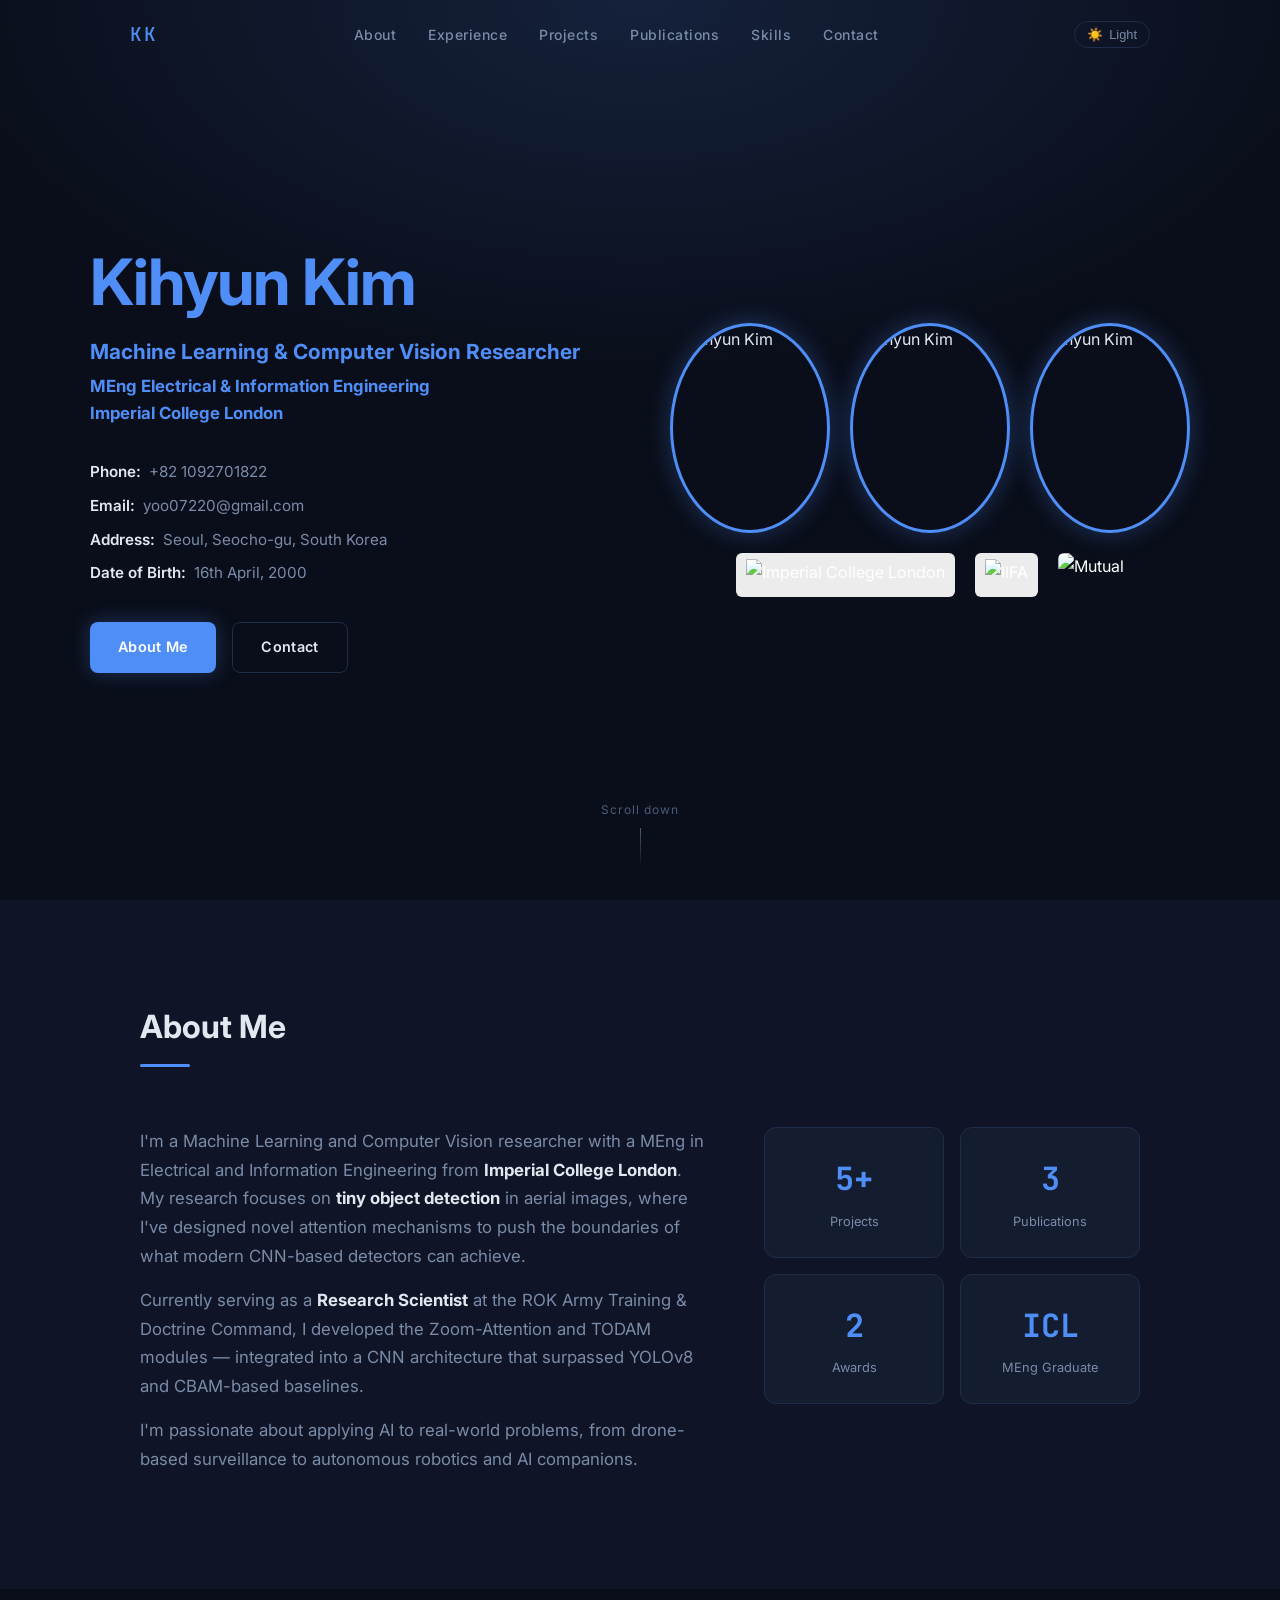
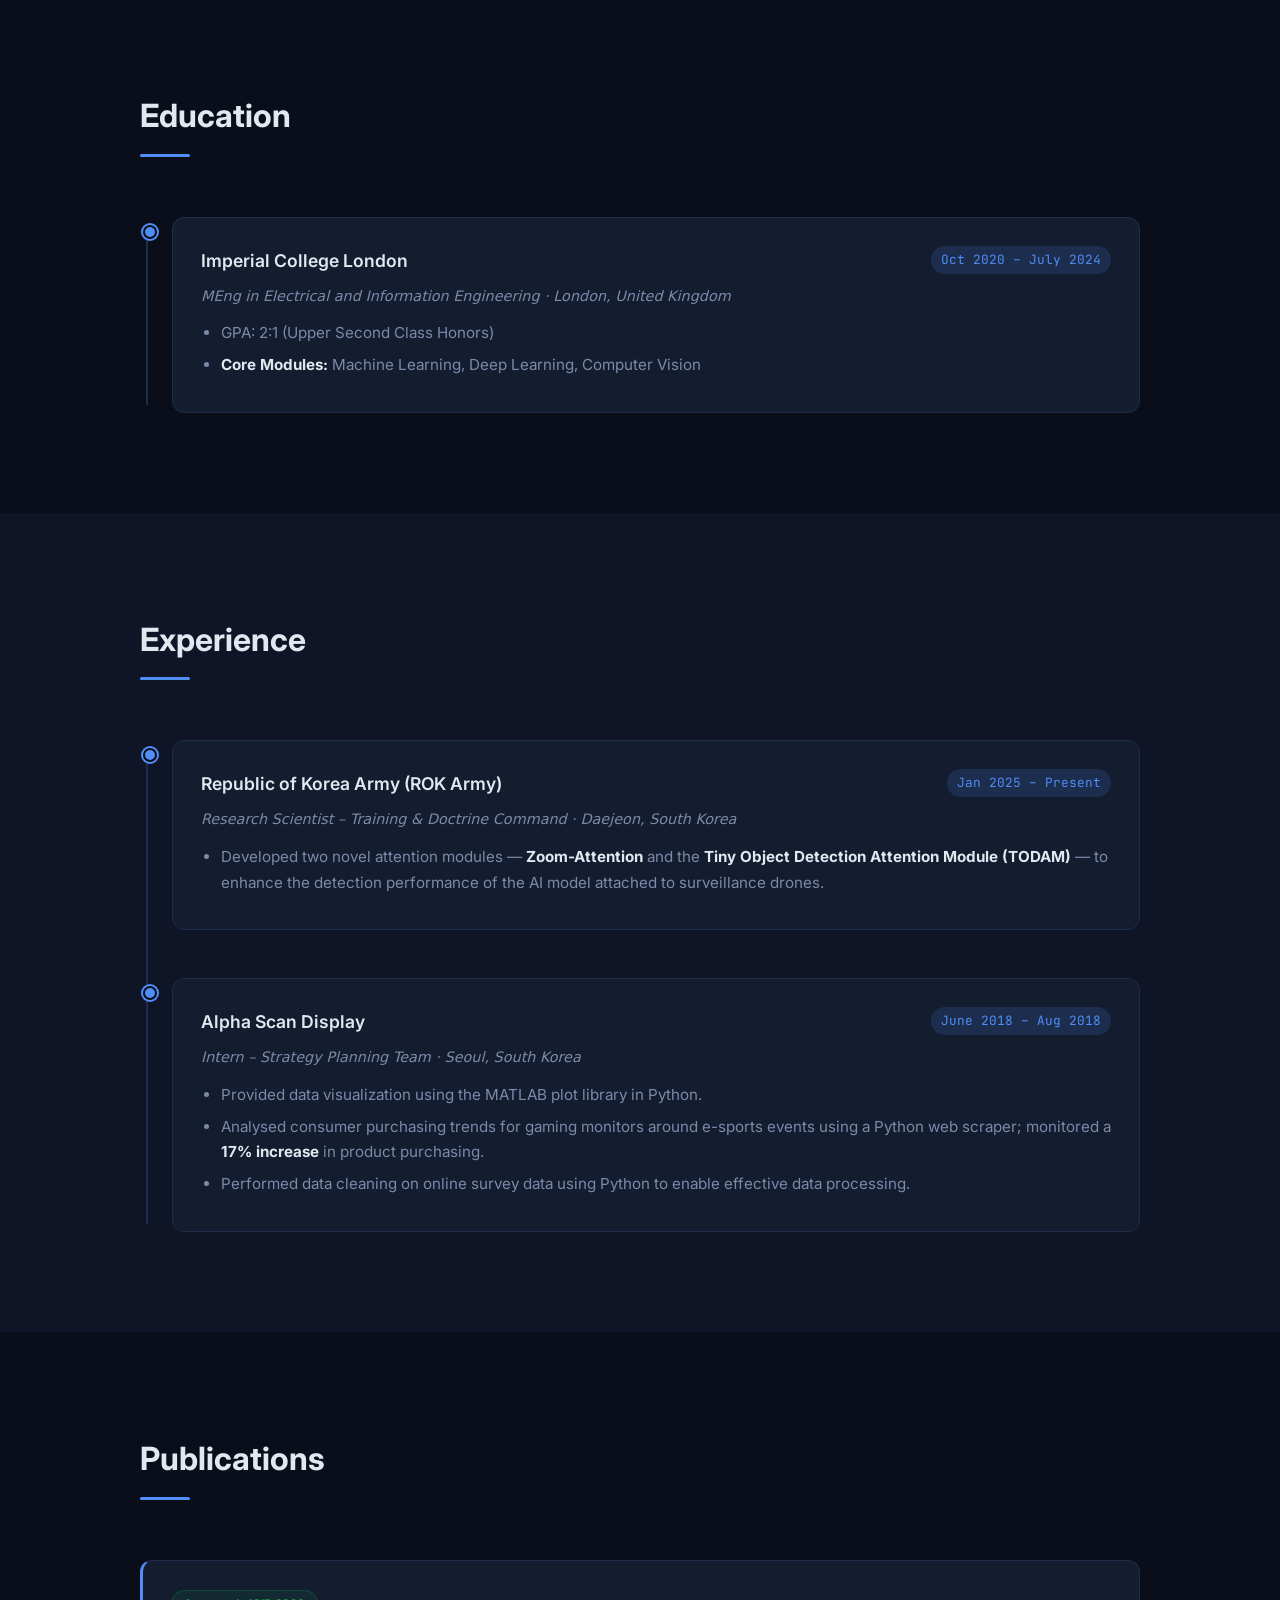
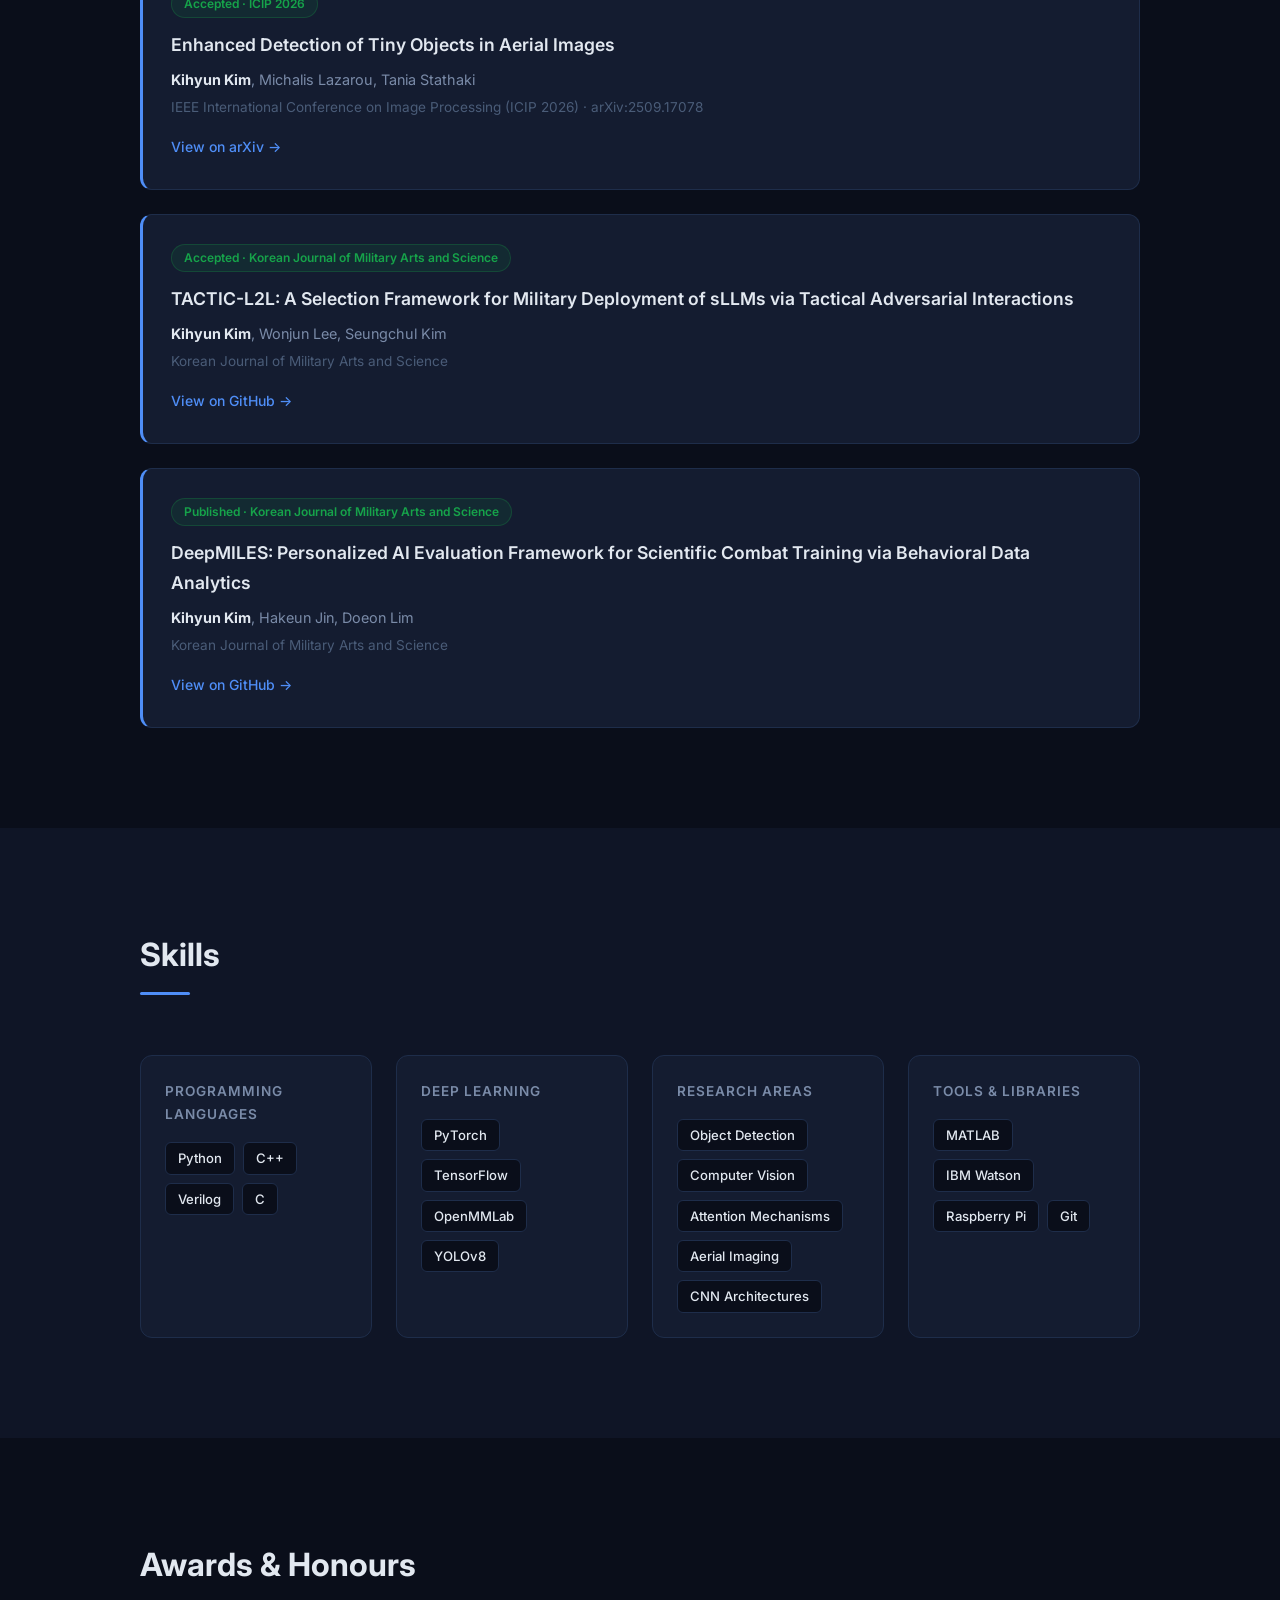
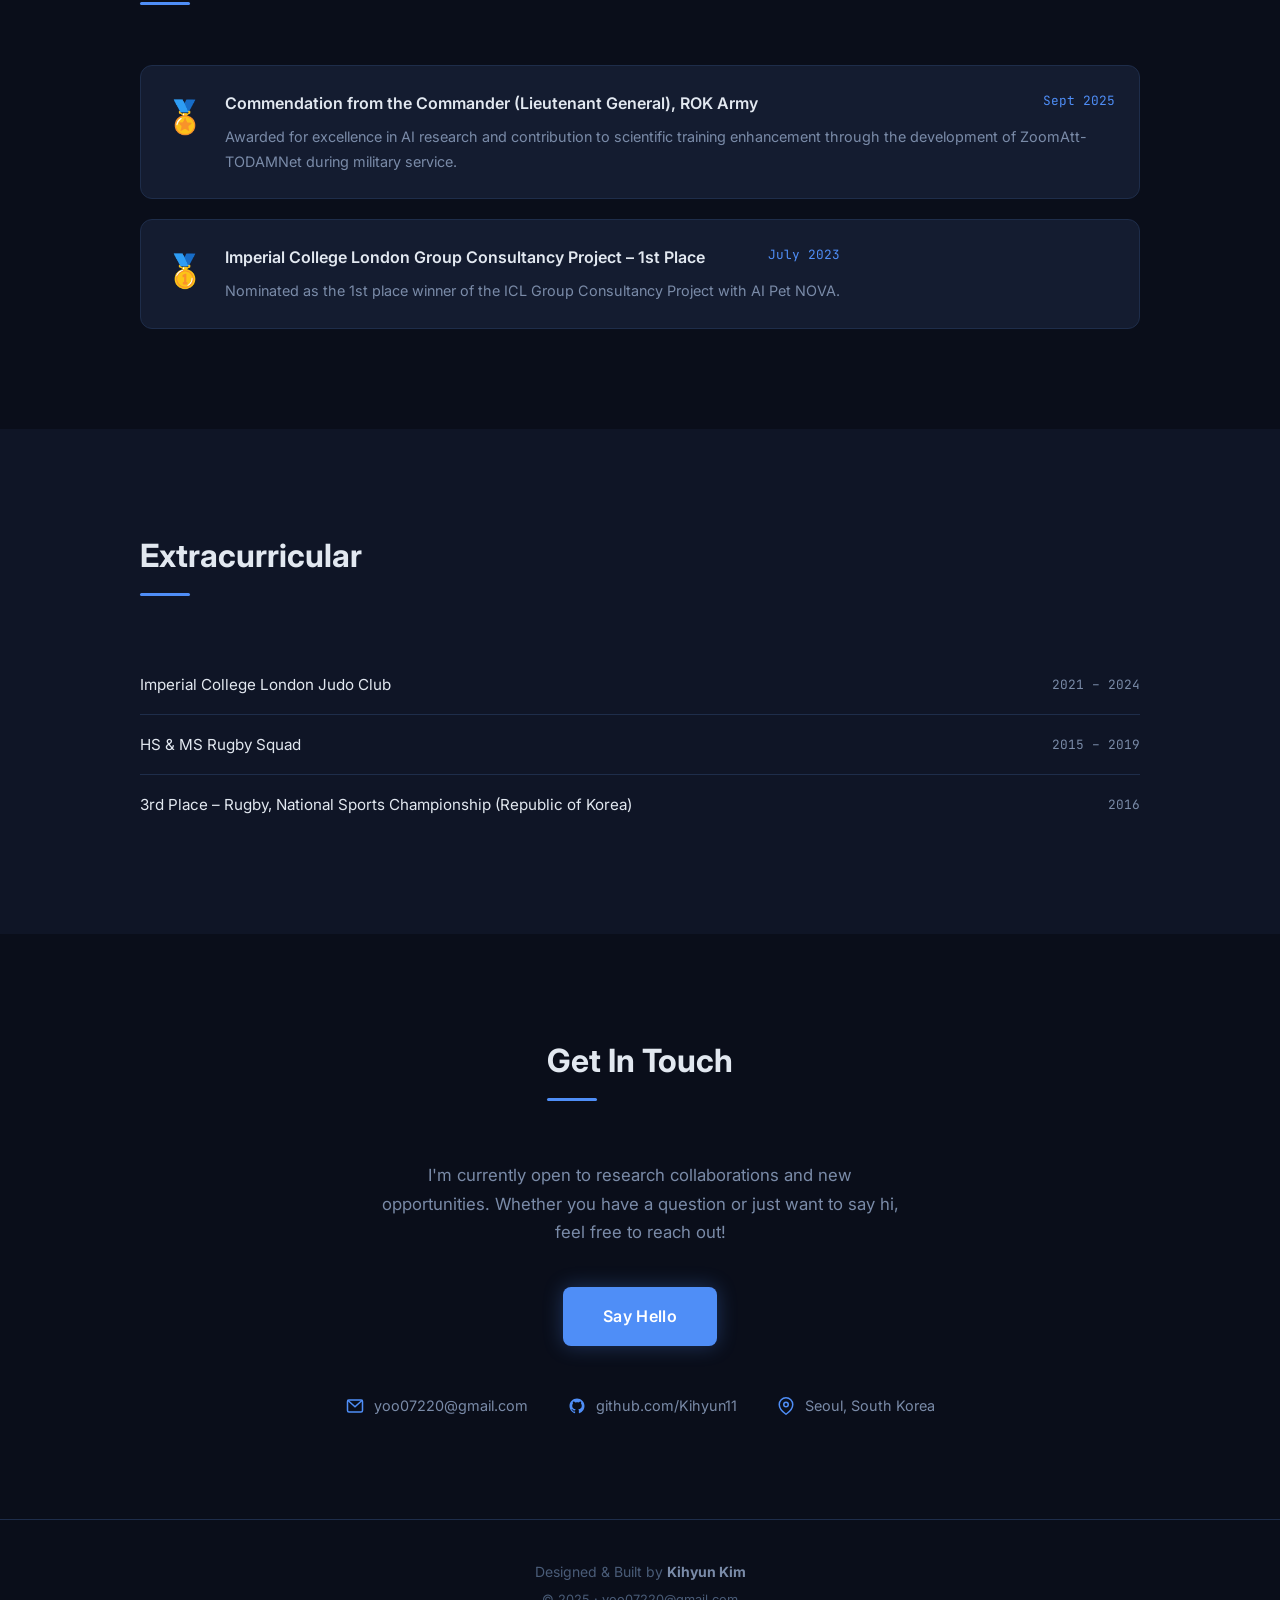
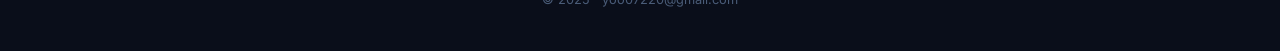
==== commit 384c8e7d: "Add TACTIC-L2L publication and update publication count" ====
--- a/index.html
+++ b/index.html
@@ -96,8 +96,8 @@
             <span class="stat-label">Projects</span>
           </div>
           <div class="stat-card">
-            <span class="stat-number">1</span>
-            <span class="stat-label">Publication</span>
+            <span class="stat-number">3</span>
+            <span class="stat-label">Publications</span>
           </div>
           <div class="stat-card">
             <span class="stat-number">2</span>
@@ -188,6 +188,13 @@
           <a href="https://arxiv.org/abs/2509.17078" target="_blank" rel="noopener" class="pub-link">View on arXiv →</a>
         </div>
         <div class="pub-card">
+          <div class="pub-badge">Accepted · Korean Journal of Military Arts and Science</div>
+          <h3 class="pub-title">TACTIC-L2L: A Selection Framework for Military Deployment of sLLMs via Tactical Adversarial Interactions</h3>
+          <p class="pub-authors"><strong>Kihyun Kim</strong>, Wonjun Lee, Seungchul Kim</p>
+          <p class="pub-venue">Korean Journal of Military Arts and Science</p>
+          <a href="https://github.com/Kihyun11/TACTIC-L2L" target="_blank" rel="noopener" class="pub-link">View on GitHub →</a>
+        </div>
+        <div class="pub-card">
           <div class="pub-badge">Published · Korean Journal of Military Arts and Science</div>
           <h3 class="pub-title">DeepMILES: Personalized AI Evaluation Framework for Scientific Combat Training via Behavioral Data Analytics</h3>
           <p class="pub-authors"><strong>Kihyun Kim</strong>, Hakeun Jin, Doeon Lim</p>
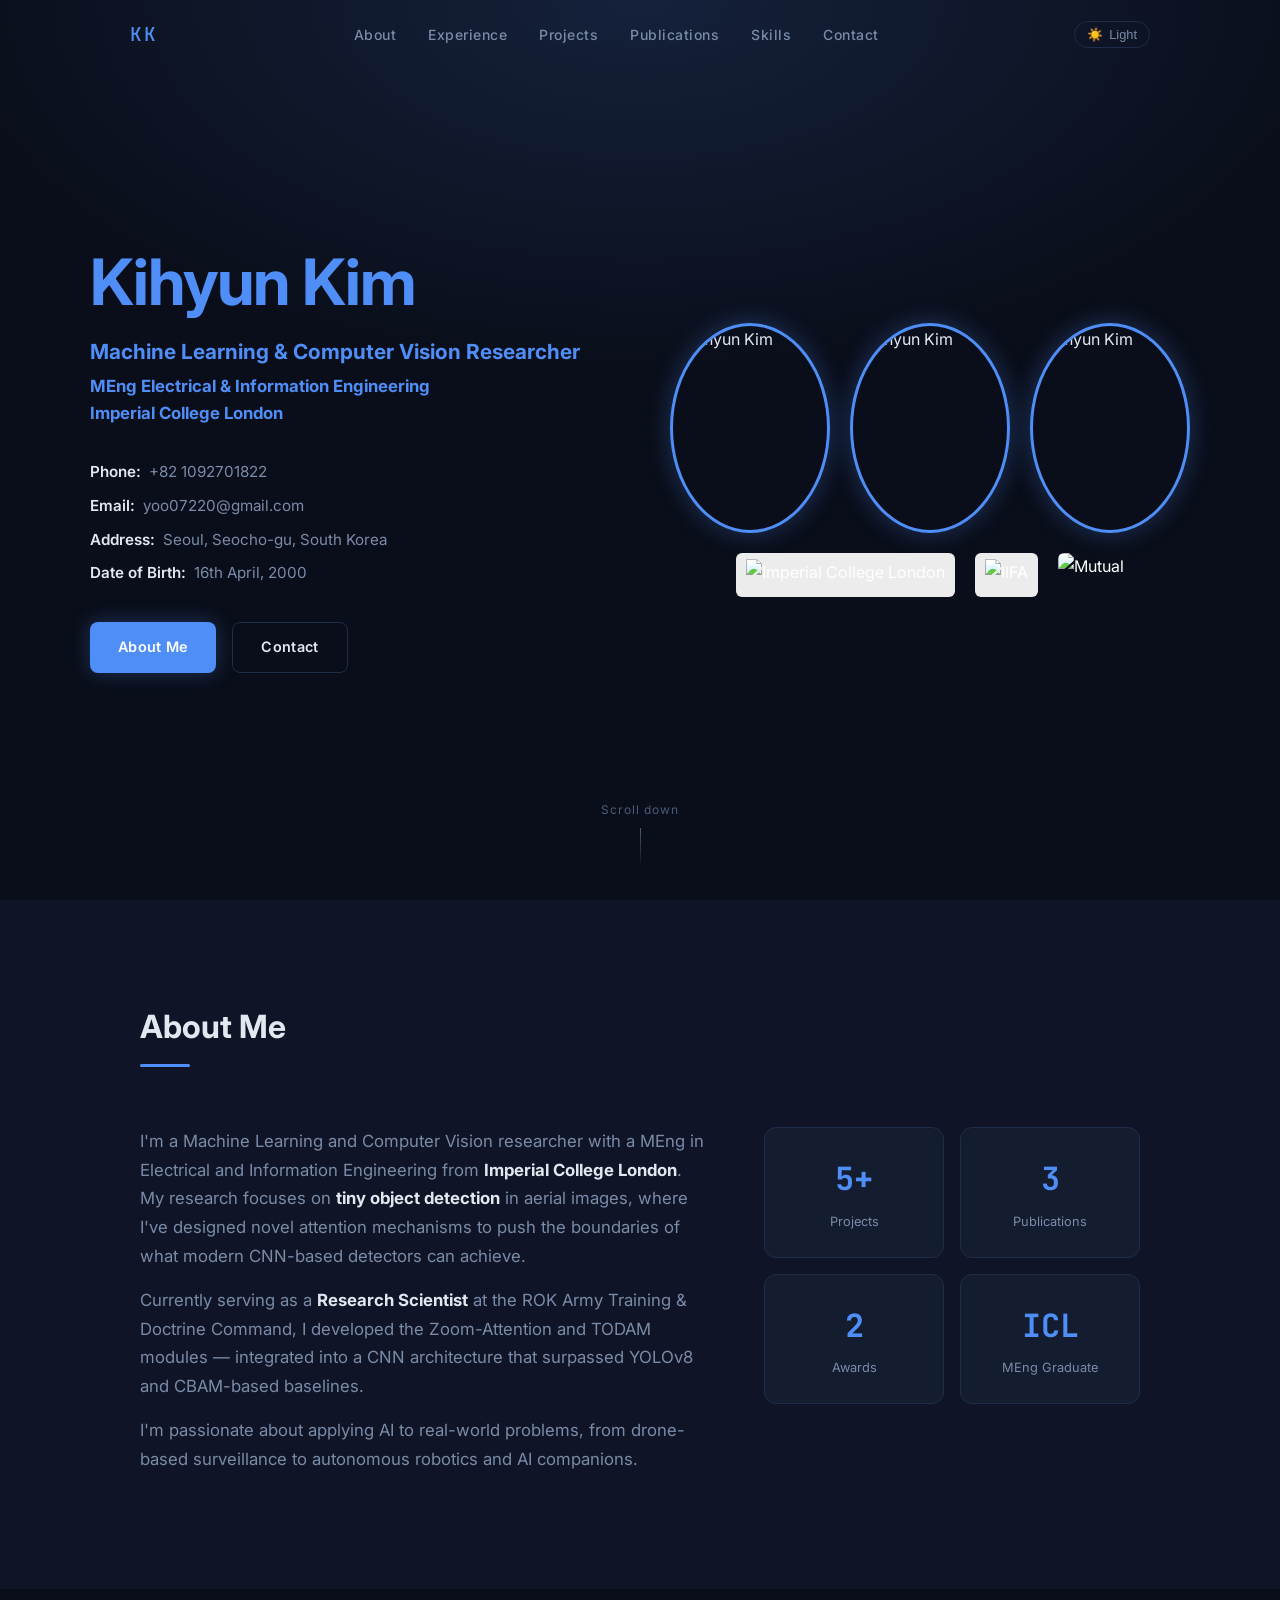
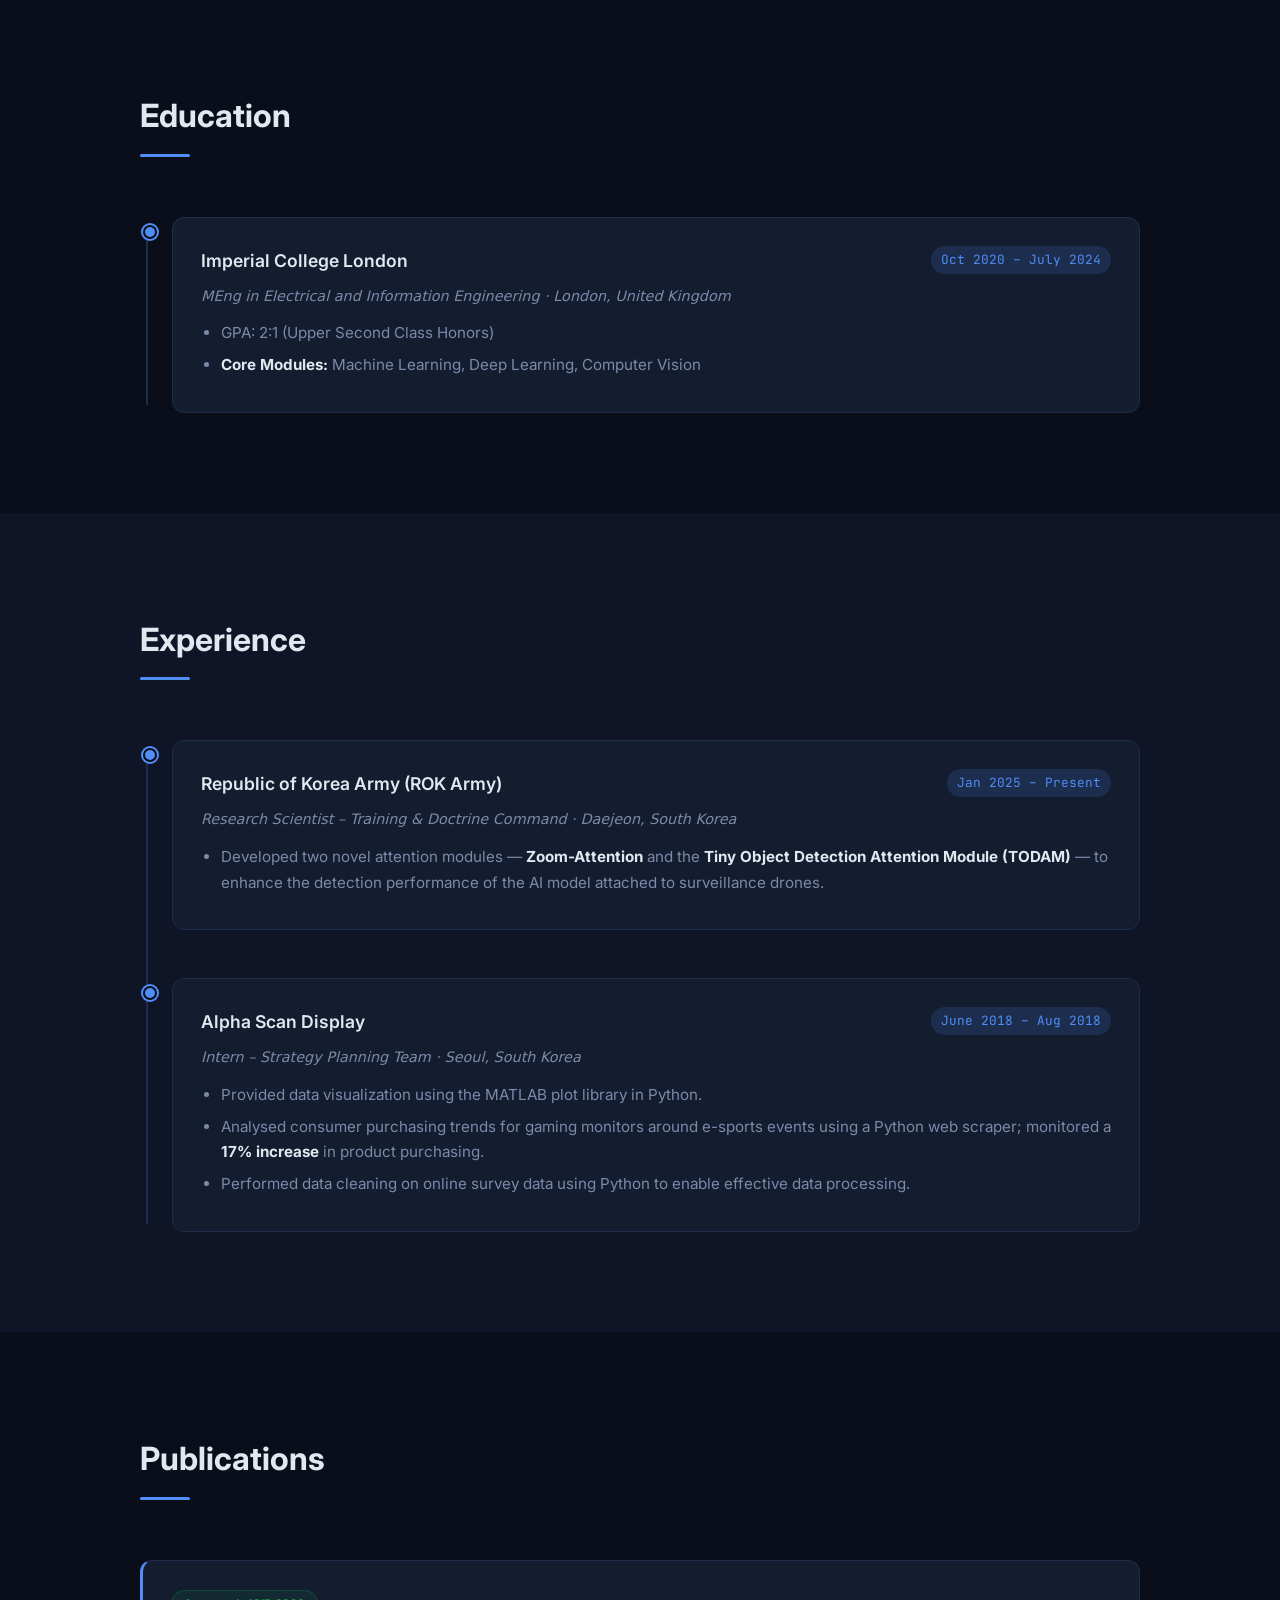
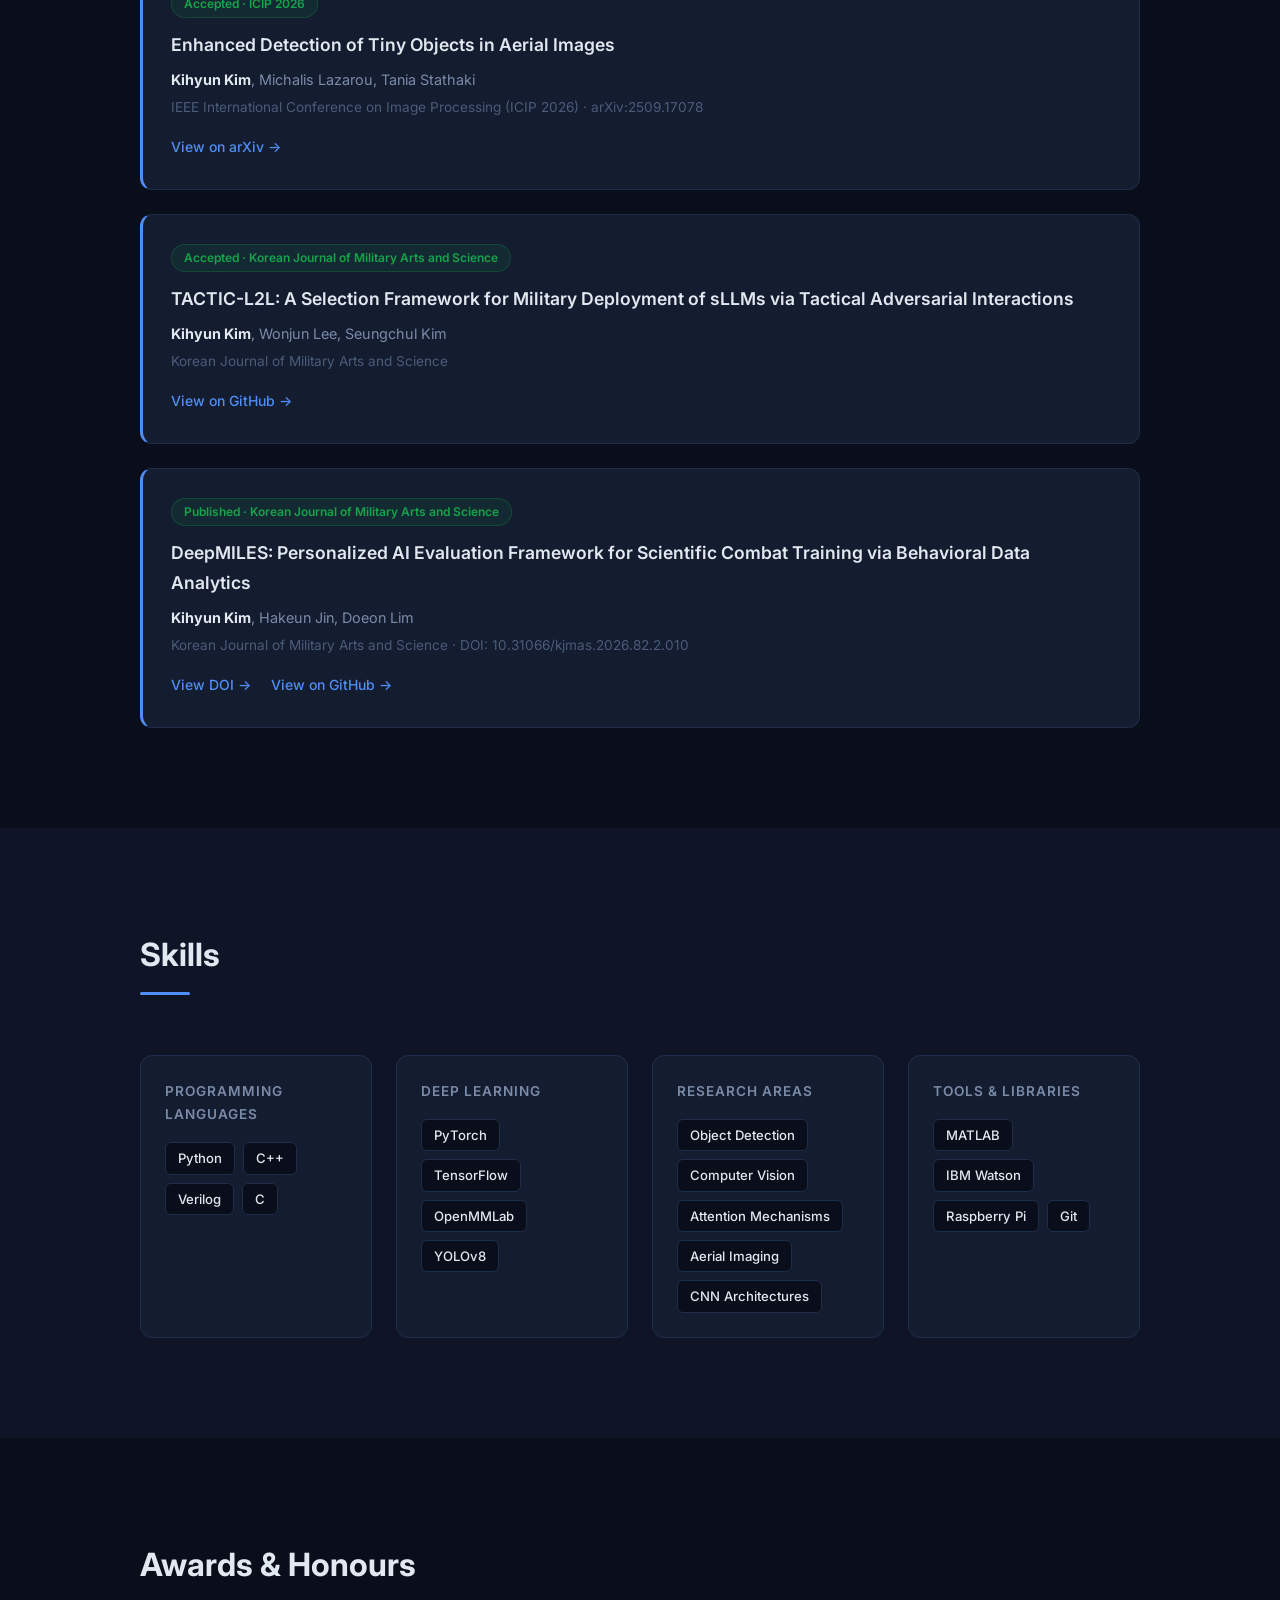
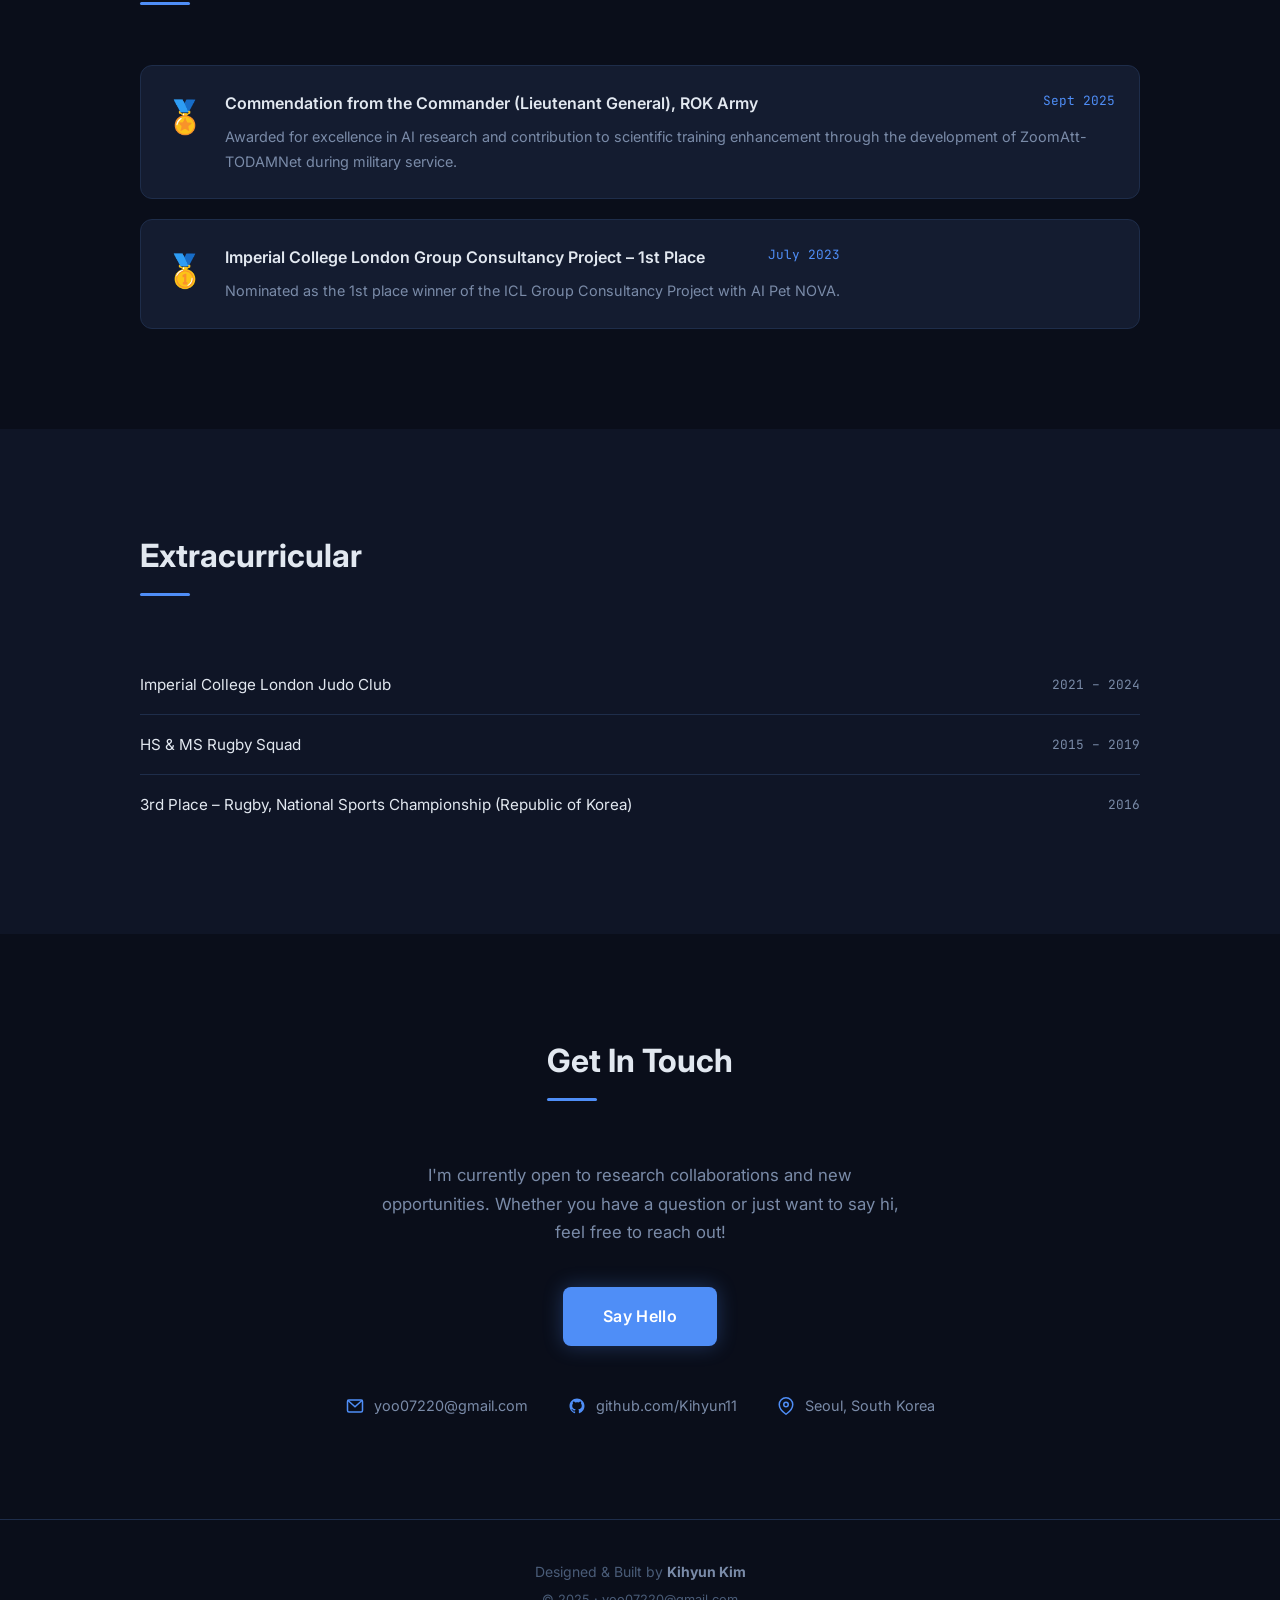
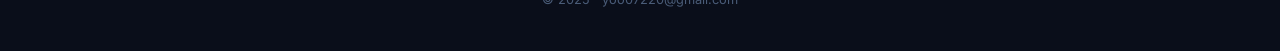
==== commit 99e26820: "Add DOI to DeepMILES publication" ====
--- a/index.html
+++ b/index.html
@@ -198,7 +198,8 @@
           <div class="pub-badge">Published · Korean Journal of Military Arts and Science</div>
           <h3 class="pub-title">DeepMILES: Personalized AI Evaluation Framework for Scientific Combat Training via Behavioral Data Analytics</h3>
           <p class="pub-authors"><strong>Kihyun Kim</strong>, Hakeun Jin, Doeon Lim</p>
-          <p class="pub-venue">Korean Journal of Military Arts and Science</p>
+          <p class="pub-venue">Korean Journal of Military Arts and Science · DOI: 10.31066/kjmas.2026.82.2.010</p>
+          <a href="https://doi.org/10.31066/kjmas.2026.82.2.010" target="_blank" rel="noopener" class="pub-link">View DOI →</a>
           <a href="https://github.com/Kihyun11/DeepMILES" target="_blank" rel="noopener" class="pub-link">View on GitHub →</a>
         </div>
       </div>
--- a/style.css
+++ b/style.css
@@ -782,6 +782,7 @@
   font-size: 0.875rem;
   font-weight: 500;
   color: var(--accent);
+  margin-right: 16px;
 }
 .pub-link:hover { color: var(--accent); filter: brightness(1.2); }
 
